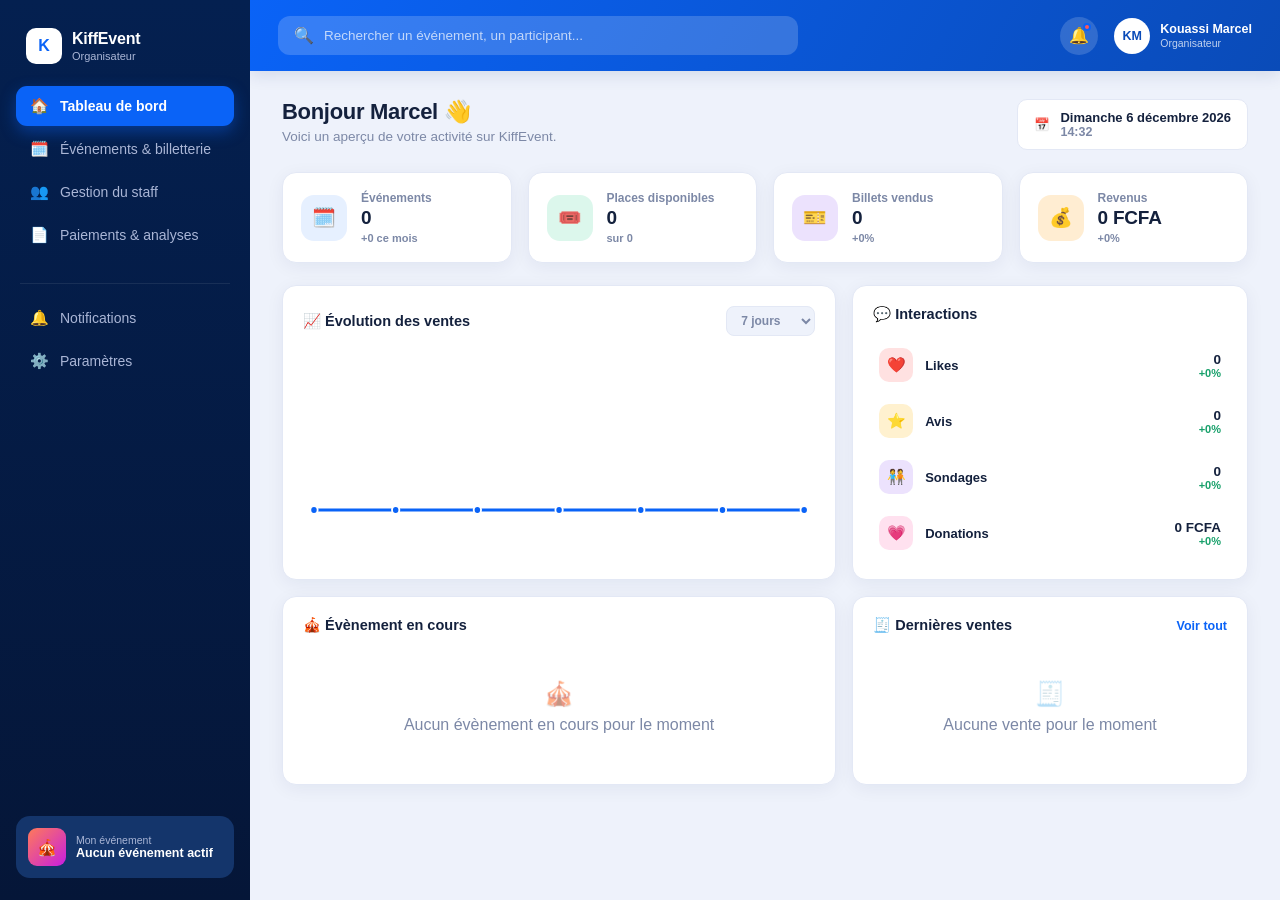
==== organisateur/index.html @ 92b78aac "premiere commit" ====
<!DOCTYPE html>
<html lang="fr">
<head>
<meta charset="UTF-8">
<title>KiffEvent — Espace Organisateur</title>
<meta name="viewport" content="width=device-width, initial-scale=1.0">
<link rel="stylesheet" href="style.css">
</head>
<body>

<div class="sidebar-backdrop" id="backdrop"></div>

<div class="app">

  <!-- ===================== SIDEBAR ===================== -->
  <aside class="sidebar" id="sidebar">
    <div class="sidebar-logo">
      <div class="badge">K</div>
      <div class="lockup">
        <div class="name">KiffEvent</div>
        <div class="role">Organisateur</div>
      </div>
    </div>

    <nav class="sidebar-nav">
      <button class="nav-link active" data-page="dashboard">
        <span class="ic">🏠</span> Tableau de bord
      </button>
      <button class="nav-link" data-page="events">
        <span class="ic">🗓️</span> Événements &amp; billetterie
      </button>
      <button class="nav-link" data-page="staff">
        <span class="ic">👥</span> Gestion du staff
      </button>
      <button class="nav-link" data-page="payments">
        <span class="ic">📄</span> Paiements &amp; analyses
      </button>
    </nav>

    <div class="sidebar-divider"></div>

    <div class="sidebar-foot">
      <button class="nav-link" id="notifSidebarBtn"><span class="ic">🔔</span> Notifications</button>
      <button class="nav-link"><span class="ic">⚙️</span> Paramètres</button>
    </div>

    <div class="sidebar-spacer"></div>

    <div class="promo-widget">
      <div class="thumb">🎪</div>
      <div class="info">
        <div class="label">Mon événement</div>
        <div class="title">Aucun événement actif</div>
      </div>
    </div>
  </aside>

  <!-- ===================== MAIN ===================== -->
  <div class="main">
    <div class="topbar">
      <button class="menu-toggle" id="menuToggle">☰</button>

      <div class="topbar-search">
        🔍 <input type="text" id="topSearch" placeholder="Rechercher un événement, un participant...">
      </div>

      <div class="topbar-right">
        <button class="bell-btn" id="bellBtn">🔔<span class="bell-dot"></span></button>
        <div class="notif-panel" id="notifPanel">
          <h4>Notifications</h4>
          <div class="notif-item" style="text-align:center; color:var(--text-muted);">Aucune notification pour le moment</div>
        </div>

        <div class="user-chip">
          <div class="user-avatar">KM</div>
          <div class="user-meta">
            <div class="name">Kouassi Marcel</div>
            <div class="role">Organisateur</div>
          </div>
        </div>
      </div>
    </div>

    <div class="content">

      <!-- ===================== PAGE 1 — TABLEAU DE BORD ===================== -->
      <section class="page active" data-page="dashboard">
        <div class="page-head">
          <div>
            <h1>Bonjour Marcel 👋</h1>
            <p>Voici un aperçu de votre activité sur KiffEvent.</p>
          </div>
          <div class="date-chip">
            📅 <span><b id="todayDate">Samedi 24 mai 2025</b>14:32</span>
          </div>
        </div>

        <div class="stats-grid">
          <div class="stat-card">
            <div class="stat-icon blue">🗓️</div>
            <div class="stat-body">
              <div class="stat-label">Événements</div>
              <div class="stat-value">0</div>
              <div class="stat-delta neutral">+0 ce mois</div>
            </div>
          </div>
          <div class="stat-card">
            <div class="stat-icon green">🎟️</div>
            <div class="stat-body">
              <div class="stat-label">Places disponibles</div>
              <div class="stat-value">0</div>
              <div class="stat-delta neutral">sur 0</div>
            </div>
          </div>
          <div class="stat-card">
            <div class="stat-icon purple">🎫</div>
            <div class="stat-body">
              <div class="stat-label">Billets vendus</div>
              <div class="stat-value">0</div>
              <div class="stat-delta neutral">+0%</div>
            </div>
          </div>
          <div class="stat-card">
            <div class="stat-icon orange">💰</div>
            <div class="stat-body">
              <div class="stat-label">Revenus</div>
              <div class="stat-value">0 FCFA</div>
              <div class="stat-delta neutral">+0%</div>
            </div>
          </div>
        </div>

        <div class="panels-row">
          <div class="panel">
            <div class="panel-head">
              <h2>📈 Évolution des ventes</h2>
              <select class="panel-select" id="salesRange">
                <option>7 jours</option>
                <option>30 jours</option>
                <option>90 jours</option>
              </select>
            </div>
            <svg class="chart-svg" id="salesChart" viewBox="0 0 560 170" preserveAspectRatio="none"></svg>
          </div>

          <div class="panel">
            <div class="panel-head"><h2>💬 Interactions</h2></div>
            <div class="interactions-list">
              <div class="interaction-row">
                <div class="interaction-ic" style="background:#ffe1e1;">❤️</div>
                <div class="interaction-info"><div class="interaction-label">Likes</div></div>
                <div style="text-align:right;">
                  <div class="interaction-value">0</div>
                  <div class="interaction-delta">+0%</div>
                </div>
              </div>
              <div class="interaction-row">
                <div class="interaction-ic" style="background:#fff1cf;">⭐</div>
                <div class="interaction-info"><div class="interaction-label">Avis</div></div>
                <div style="text-align:right;">
                  <div class="interaction-value">0</div>
                  <div class="interaction-delta">+0%</div>
                </div>
              </div>
              <div class="interaction-row">
                <div class="interaction-ic" style="background:var(--purple-bg);">🧑‍🤝‍🧑</div>
                <div class="interaction-info"><div class="interaction-label">Sondages</div></div>
                <div style="text-align:right;">
                  <div class="interaction-value">0</div>
                  <div class="interaction-delta">+0%</div>
                </div>
              </div>
              <div class="interaction-row">
                <div class="interaction-ic" style="background:#ffe1ef;">💗</div>
                <div class="interaction-info"><div class="interaction-label">Donations</div></div>
                <div style="text-align:right;">
                  <div class="interaction-value">0 FCFA</div>
                  <div class="interaction-delta">+0%</div>
                </div>
              </div>
            </div>
          </div>
        </div>

        <div class="panels-row" style="margin-bottom:0;">
          <div class="panel">
            <div class="panel-head"><h2>🎪 Évènement en cours</h2></div>
            <div class="table-empty" style="text-align:center; padding:30px 10px; color:var(--text-muted);">
              <span class="icon" style="font-size:24px; display:block; margin-bottom:8px; opacity:0.5;">🎪</span>
              Aucun évènement en cours pour le moment
            </div>
          </div>

          <div class="panel">
            <div class="panel-head">
              <h2>🧾 Dernières ventes</h2>
              <span class="link-see-all" data-goto="payments">Voir tout</span>
            </div>
            <div class="table-empty" style="text-align:center; padding:30px 10px; color:var(--text-muted);">
              <span class="icon" style="font-size:24px; display:block; margin-bottom:8px; opacity:0.5;">🧾</span>
              Aucune vente pour le moment
            </div>
          </div>
        </div>
      </section>

      <!-- ===================== PAGE 2 — ÉVÉNEMENTS & BILLETTERIE ===================== -->
      <section class="page" data-page="events">
        <div class="page-head">
          <div>
            <h1>Mes événements</h1>
            <p>Gérez vos événements et leur billetterie.</p>
          </div>
          <button class="btn btn-primary" id="openCreateEvent">+ Créer un événement</button>
        </div>

        <div class="filters-row">
          <div class="filter-tabs" id="eventFilters">
            <button class="filter-tab active" data-status="tous">Tous</button>
            <button class="filter-tab" data-status="publie">Publié</button>
            <button class="filter-tab" data-status="brouillon">Brouillon</button>
            <button class="filter-tab" data-status="archive">Archivé</button>
          </div>
          <div class="search-inline">
            🔍 <input type="text" id="eventSearch" placeholder="Rechercher un événement...">
          </div>
        </div>

        <div class="table-card">
          <div class="table-scroll">
            <table>
              <thead>
                <tr>
                  <th>Visuel</th><th>Nom de l'événement</th><th>Date</th><th>Statut</th><th>Ventes</th><th>Actions</th>
                </tr>
              </thead>
              <tbody id="eventsTableBody">
              </tbody>
            </table>
          </div>
          <div class="table-empty" id="eventsEmpty" style="display:block; text-align:center; padding:40px; color:var(--text-muted);">Aucun événement pour le moment</div>
        </div>

        <div class="panel">
          <div class="panel-head">
            <h2>🎟️ Types de billets</h2>
            <button class="btn">Gérer les billets</button>
          </div>
          <div class="ticket-types" id="ticketTypesGrid">
          </div>
          <div class="table-empty" style="text-align:center; padding:30px 10px; color:var(--text-muted);">
            <span class="icon" style="font-size:24px; display:block; margin-bottom:8px; opacity:0.5;">🎟️</span>
            Aucun type de billet configuré
          </div>
        </div>
      </section>

      <!-- ===================== PAGE 3 — GESTION DU STAFF ===================== -->
      <section class="page" data-page="staff">
        <div class="page-head">
          <div>
            <h1>Mon staff</h1>
            <p>Gérez les membres de votre équipe.</p>
          </div>
          <button class="btn btn-primary" id="openAddStaff">+ Ajouter un membre</button>
        </div>

        <div class="stats-grid">
          <div class="stat-card">
            <div class="stat-icon blue">👥</div>
            <div class="stat-body">
              <div class="stat-label">Total membres</div>
              <div class="stat-value">0</div>
              <div class="stat-delta neutral">+0 ce mois</div>
            </div>
          </div>
          <div class="stat-card">
            <div class="stat-icon green">✅</div>
            <div class="stat-body"><div class="stat-label">Actifs</div><div class="stat-value">0</div></div>
          </div>
          <div class="stat-card">
            <div class="stat-icon orange">📍</div>
            <div class="stat-body"><div class="stat-label">En pause</div><div class="stat-value">0</div></div>
          </div>
          <div class="stat-card">
            <div class="stat-icon purple">🚫</div>
            <div class="stat-body"><div class="stat-label">Désactivés</div><div class="stat-value">0</div></div>
          </div>
        </div>

        <div class="table-card">
          <div class="table-scroll">
            <table>
              <thead>
                <tr><th>Membre</th><th>Rôle</th><th>Événements</th><th>Statut</th><th>Actions</th></tr>
              </thead>
              <tbody>
              </tbody>
            </table>
          </div>
          <div class="table-empty" style="text-align:center; padding:40px; color:var(--text-muted);">
            <span class="icon" style="font-size:24px; display:block; margin-bottom:8px; opacity:0.5;">👥</span>
            Aucun membre dans l'équipe pour le moment
          </div>
          <div class="pagination" data-pagination="staff">
            <button class="page-btn">‹</button>
            <button class="page-btn active">1</button>
            <button class="page-btn">2</button>
            <button class="page-btn">3</button>
            <button class="page-btn">›</button>
          </div>
        </div>
      </section>

      <!-- ===================== PAGE 4 — PAIEMENTS & ANALYSES ===================== -->
      <section class="page" data-page="payments">
        <div class="page-head">
          <div>
            <h1>Paiements &amp; analyses</h1>
            <p>Suivez vos revenus, vos paiements et analysez vos performances.</p>
          </div>
          <div style="display:flex; gap:10px; flex-wrap:wrap;">
            <div class="date-chip">📅 25 avr 2025 – 24 mai 2025</div>
            <button class="btn" id="exportBtn">⭳ Exporter</button>
          </div>
        </div>

        <div class="stats-grid">
          <div class="stat-card">
            <div class="stat-icon blue">💼</div>
            <div class="stat-body">
              <div class="stat-label">Revenus totaux</div>
              <div class="stat-value">0 FCFA</div>
              <div class="stat-delta neutral">+0%</div>
            </div>
          </div>
          <div class="stat-card">
            <div class="stat-icon green">🤝</div>
            <div class="stat-body">
              <div class="stat-label">Commission KiffEvent</div>
              <div class="stat-value">0 FCFA</div>
              <div class="stat-delta neutral">(0%)</div>
            </div>
          </div>
          <div class="stat-card">
            <div class="stat-icon purple">🎫</div>
            <div class="stat-body">
              <div class="stat-label">Billets vendus</div>
              <div class="stat-value">0</div>
              <div class="stat-delta neutral">+0%</div>
            </div>
          </div>
          <div class="stat-card">
            <div class="stat-icon orange">↩️</div>
            <div class="stat-body">
              <div class="stat-label">Remboursements</div>
              <div class="stat-value">0 FCFA</div>
              <div class="stat-delta neutral">+0%</div>
            </div>
          </div>
        </div>

        <div class="subtabs" id="paymentsTabs">
          <button class="subtab active" data-tab="historique">Historique des paiements</button>
          <button class="subtab" data-tab="analyses">Analyses</button>
        </div>

        <div id="paymentsHistorique">
          <div class="table-card">
            <div class="table-scroll">
              <table>
                <thead>
                  <tr><th>Date</th><th>Client</th><th>Événement</th><th>Billets</th><th>Montant</th><th>Moyen de paiement</th><th>Statut</th></tr>
                </thead>
                <tbody>
                </tbody>
              </table>
            </div>
            <div class="table-empty" style="text-align:center; padding:40px; color:var(--text-muted);">
              <span class="icon" style="font-size:24px; display:block; margin-bottom:8px; opacity:0.5;">💳</span>
              Aucune transaction pour le moment
            </div>
            <div class="pagination">
              <button class="page-btn">‹</button>
              <button class="page-btn active">1</button>
              <button class="page-btn">2</button>
              <button class="page-btn">3</button>
              <button class="page-btn">›</button>
            </div>
          </div>
        </div>

        <div id="paymentsAnalyses" style="display:none;">
          <div class="panel">
            <div class="panel-head"><h2>📊 Ventes par jour</h2></div>
            <svg class="chart-svg" id="analysesChart" viewBox="0 0 560 170" preserveAspectRatio="none"></svg>
          </div>
        </div>
      </section>

    </div>
  </div>
</div>

<!-- ===================== MOBILE TAB BAR ===================== -->
<nav class="mobile-tabbar">
  <div class="row">
    <button class="mobile-tab active" data-page="dashboard"><span class="ic">🏠</span>Accueil</button>
    <button class="mobile-tab" data-page="events"><span class="ic">🗓️</span>Événements</button>
    <button class="mobile-tab" data-page="staff"><span class="ic">👥</span>Staff</button>
    <button class="mobile-tab" data-page="payments"><span class="ic">📄</span>Paiements</button>
    <button class="mobile-tab" id="mobilePlus"><span class="ic">⋯</span>Plus</button>
  </div>
</nav>

<!-- ===================== MODALS ===================== -->
<div class="modal-overlay" id="createEventModal">
  <div class="modal">
    <h3>Créer un événement</h3>
    <div class="sub">Renseignez les informations principales de votre événement.</div>
    <form id="createEventForm">
      <div class="form-field">
        <label>Nom de l'événement</label>
        <input type="text" placeholder="Ex : Nuit Afro-Jazz" required>
      </div>
      <div class="form-field">
        <label>Lieu</label>
        <input type="text" placeholder="Ex : Palais de la Culture, Abidjan" required>
      </div>
      <div class="form-field">
        <label>Date</label>
        <input type="date" required>
      </div>
      <div class="modal-actions">
        <button type="button" class="btn" data-close-modal>Annuler</button>
        <button type="submit" class="btn btn-primary">Créer l'événement</button>
      </div>
    </form>
  </div>
</div>

<div class="modal-overlay" id="addStaffModal">
  <div class="modal">
    <h3>Ajouter un membre</h3>
    <div class="sub">Invitez un nouveau membre à rejoindre votre équipe.</div>
    <form id="addStaffForm">
      <div class="form-field">
        <label>Nom complet</label>
        <input type="text" placeholder="Ex : Aya N'Guessan" required>
      </div>
      <div class="form-field">
        <label>Rôle</label>
        <select required>
          <option value="">Choisir un rôle...</option>
          <option>Responsable accueil</option>
          <option>Contrôle des billets</option>
          <option>Communication</option>
          <option>Logistique</option>
          <option>Technique</option>
        </select>
      </div>
      <div class="form-field">
        <label>Téléphone</label>
        <input type="tel" placeholder="07 00 00 00 00" required>
      </div>
      <div class="modal-actions">
        <button type="button" class="btn" data-close-modal>Annuler</button>
        <button type="submit" class="btn btn-primary">Ajouter</button>
      </div>
    </form>
  </div>
</div>

<div class="toast" id="toast"></div>

<script src="script.js"></script>
</body>
</html>
---- organisateur/style.css ----
/* ============================================================
   KIFFEVENT — ESPACE ORGANISATEUR
   Design system + layout (vanilla CSS, no framework)
   ============================================================ */

:root{
  /* Brand palette (sampled from the UI/UX mockup) */
  --navy-900: #041c3f;
  --navy-dark: #042050;
  --navy-darker: #051638;
  --navy-card: #14356b;
  --blue: #0a63f7;
  --blue-dark: #0a4bb8;
  --blue-light: #e6f0ff;
  --bg: #eef2fb;
  --card-bg: #ffffff;
  --border: #e3e8f5;
  --text-main: #14213d;
  --text-muted: #7c88a6;
  --text-on-navy: #aab6d6;

  --green-bg: #dcf7ec;
  --green-text: #17a06a;
  --orange-bg: #ffedd2;
  --orange-text: #c8790f;
  --purple-bg: #ece2fd;
  --purple-text: #7c3fe0;
  --gray-bg: #eceef4;
  --gray-text: #6b7690;
  --red-bg: #fde3e3;
  --red-text: #d6413f;

  --radius-lg: 18px;
  --radius-md: 14px;
  --radius-sm: 10px;
  --shadow-card: 0 4px 18px rgba(15, 35, 80, 0.06);
  --shadow-pop: 0 12px 32px rgba(15, 35, 80, 0.16);
}

*{ box-sizing: border-box; margin:0; padding:0; }

html,body{
  height:100%;
  font-family:"Inter", -apple-system, BlinkMacSystemFont, "Segoe UI", Roboto, Helvetica, Arial, sans-serif;
  background: var(--bg);
  color: var(--text-main);
  -webkit-font-smoothing: antialiased;
}

button, input{ font-family: inherit; }
a{ color:inherit; text-decoration:none; }
img{ display:block; max-width:100%; }

.app{
  display:flex;
  min-height:100vh;
}

/* ===================== SIDEBAR ===================== */
.sidebar{
  width:250px;
  flex-shrink:0;
  background: linear-gradient(180deg, var(--navy-dark) 0%, var(--navy-darker) 100%);
  color:#fff;
  display:flex;
  flex-direction:column;
  padding:22px 16px;
  position:fixed;
  top:0; left:0; bottom:0;
  overflow-y:auto;
  z-index:40;
  transition: transform .25s ease;
}

.sidebar-logo{
  display:flex;
  align-items:center;
  gap:10px;
  padding:6px 10px 22px;
}
.sidebar-logo .badge{
  width:36px; height:36px;
  border-radius:10px;
  background:#fff;
  color: var(--blue);
  display:flex; align-items:center; justify-content:center;
  font-weight:800;
  font-size:16px;
  flex-shrink:0;
}
.sidebar-logo .lockup .name{ font-size:16px; font-weight:800; letter-spacing:-0.2px; line-height:1.1; }
.sidebar-logo .lockup .role{ font-size:11px; color: var(--text-on-navy); margin-top:2px; }

.sidebar-nav{ display:flex; flex-direction:column; gap:3px; margin-bottom:18px; }
.nav-link{
  display:flex;
  align-items:center;
  gap:12px;
  padding:11px 14px;
  border-radius:11px;
  font-size:14px;
  font-weight:500;
  color: var(--text-on-navy);
  cursor:pointer;
  border:none;
  background:none;
  width:100%;
  text-align:left;
  transition: background .15s ease, color .15s ease;
}
.nav-link .ic{ width:18px; text-align:center; font-size:15px; flex-shrink:0; }
.nav-link:hover{ background: rgba(255,255,255,0.07); color:#fff; }
.nav-link.active{
  background: var(--blue);
  color:#fff;
  font-weight:700;
  box-shadow: 0 6px 16px rgba(10,99,247,0.4);
}

.sidebar-divider{ height:1px; background: rgba(255,255,255,0.08); margin:10px 4px 14px; }

.sidebar-foot{ display:flex; flex-direction:column; gap:3px; margin-bottom:16px; }

.sidebar-spacer{ flex:1; }

.promo-widget{
  background: var(--navy-card);
  border-radius: var(--radius-md);
  padding:12px;
  display:flex;
  align-items:center;
  gap:10px;
  margin-top:auto;
}
.promo-widget .thumb{
  width:38px; height:38px;
  border-radius:9px;
  background: linear-gradient(135deg,#ff7a59,#c81ee0);
  flex-shrink:0;
  display:flex; align-items:center; justify-content:center;
  font-size:16px;
}
.promo-widget .info{ min-width:0; flex:1; }
.promo-widget .label{ font-size:10.5px; color: var(--text-on-navy); }
.promo-widget .title{ font-size:12.5px; font-weight:700; color:#fff; white-space:nowrap; overflow:hidden; text-overflow:ellipsis; }
.promo-widget .link{ font-size:11px; color:#8fb4ff; font-weight:600; margin-top:2px; display:inline-block; cursor:pointer; }

/* ===================== MAIN / TOPBAR ===================== */
.main{
  flex:1;
  margin-left:250px;
  display:flex;
  flex-direction:column;
  min-width:0;
}

.topbar{
  display:flex;
  align-items:center;
  gap:16px;
  padding:16px 28px;
  background: linear-gradient(120deg, var(--blue) 0%, var(--blue-dark) 100%);
  position:sticky;
  top:0;
  z-index:30;
  box-shadow: 0 4px 16px rgba(10,40,110,0.12);
}

.menu-toggle{
  display:none;
  width:38px; height:38px;
  border-radius:10px;
  background: rgba(255,255,255,0.15);
  border:none;
  color:#fff;
  font-size:16px;
  cursor:pointer;
  flex-shrink:0;
  align-items:center;
  justify-content:center;
}

.topbar-search{
  flex:1;
  display:flex;
  align-items:center;
  gap:10px;
  background: rgba(255,255,255,0.18);
  border-radius:12px;
  padding:10px 16px;
  color: rgba(255,255,255,0.85);
  max-width:520px;
}
.topbar-search input{
  border:none; outline:none; background:transparent; flex:1;
  color:#fff; font-size:13.5px;
}
.topbar-search input::placeholder{ color: rgba(255,255,255,0.7); }

.topbar-right{ display:flex; align-items:center; gap:16px; margin-left:auto; position:relative; }

.bell-btn{
  position:relative;
  width:38px; height:38px;
  border-radius:50%;
  background: rgba(255,255,255,0.16);
  border:none;
  color:#fff;
  font-size:16px;
  cursor:pointer;
  flex-shrink:0;
}
.bell-dot{
  position:absolute; top:6px; right:7px;
  width:8px; height:8px; border-radius:50%;
  background:#ff5757;
  border:2px solid var(--blue);
}
.notif-panel{
  position:absolute;
  top:48px; right:56px;
  width:300px;
  background:#fff;
  border-radius:var(--radius-md);
  box-shadow: var(--shadow-pop);
  padding:8px;
  display:none;
  z-index:50;
}
.notif-panel.open{ display:block; }
.notif-panel h4{ font-size:13px; padding:10px 12px 6px; color: var(--text-main); }
.notif-item{ padding:10px 12px; border-radius:10px; font-size:12.5px; color: var(--text-muted); }
.notif-item:hover{ background: var(--blue-light); }
.notif-item b{ color: var(--text-main); }

.user-chip{ display:flex; align-items:center; gap:10px; cursor:pointer; }
.user-avatar{
  width:36px; height:36px;
  border-radius:50%;
  background:#fff;
  color: var(--blue-dark);
  display:flex; align-items:center; justify-content:center;
  font-weight:800; font-size:12.5px;
  flex-shrink:0;
}
.user-meta{ display:none; line-height:1.2; }
.user-meta .name{ font-size:12.5px; font-weight:700; color:#fff; }
.user-meta .role{ font-size:10.5px; color: rgba(255,255,255,0.75); }

@media (min-width: 680px){ .user-meta{ display:block; } }

/* ===================== CONTENT ===================== */
.content{ padding:28px 32px 60px; max-width:1300px; width:100%; }

.page{ display:none; }
.page.active{ display:block; animation: fadeIn .25s ease; }
@keyframes fadeIn{ from{ opacity:0; transform: translateY(6px);} to{opacity:1; transform:none;} }

.page-head{
  display:flex;
  align-items:flex-start;
  justify-content:space-between;
  gap:16px;
  margin-bottom:22px;
  flex-wrap:wrap;
}
.page-head h1{ font-size:22px; font-weight:800; letter-spacing:-0.3px; }
.page-head p{ font-size:13.5px; color: var(--text-muted); margin-top:4px; }

.btn{
  display:inline-flex;
  align-items:center;
  gap:8px;
  padding:11px 18px;
  border-radius:11px;
  font-size:13.5px;
  font-weight:700;
  border:1px solid var(--border);
  background:#fff;
  color: var(--text-main);
  cursor:pointer;
  transition: transform .1s ease, box-shadow .15s ease, background .15s ease;
  white-space:nowrap;
}
.btn:hover{ background:#f6f8fd; }
.btn-primary{
  background: linear-gradient(120deg, var(--blue), var(--blue-dark));
  color:#fff;
  border:none;
  box-shadow: 0 6px 18px rgba(10,99,247,0.3);
}
.btn-primary:hover{ box-shadow: 0 8px 22px rgba(10,99,247,0.4); transform: translateY(-1px); }
.btn-outline{ background:#fff; border:1px solid var(--blue); color: var(--blue); }

.date-chip{
  display:flex; align-items:center; gap:10px;
  background:#fff; border:1px solid var(--border); border-radius:var(--radius-sm);
  padding:10px 16px; font-size:12.5px; color: var(--text-muted); font-weight:600;
}
.date-chip b{ display:block; color: var(--text-main); font-size:13px; }

/* ---- Stat cards ---- */
.stats-grid{
  display:grid;
  grid-template-columns: repeat(4, 1fr);
  gap:16px;
  margin-bottom:22px;
}
.stat-card{
  background: var(--card-bg);
  border:1px solid var(--border);
  border-radius: var(--radius-md);
  padding:18px;
  display:flex;
  align-items:center;
  gap:14px;
  box-shadow: var(--shadow-card);
  transition: transform .15s ease, box-shadow .15s ease;
}
.stat-card:hover{ transform: translateY(-2px); box-shadow: 0 10px 26px rgba(15,35,80,0.1); }
.stat-icon{
  width:46px; height:46px;
  border-radius:13px;
  display:flex; align-items:center; justify-content:center;
  font-size:19px;
  flex-shrink:0;
}
.stat-icon.blue{ background: var(--blue-light); }
.stat-icon.green{ background: var(--green-bg); }
.stat-icon.purple{ background: var(--purple-bg); }
.stat-icon.orange{ background: var(--orange-bg); }
.stat-body{ min-width:0; }
.stat-label{ font-size:12px; color: var(--text-muted); font-weight:600; }
.stat-value{ font-size:19px; font-weight:800; letter-spacing:-0.2px; margin-top:2px; }
.stat-delta{ font-size:11px; font-weight:700; margin-top:3px; }
.stat-delta.up{ color: var(--green-text); }
.stat-delta.down{ color: var(--red-text); }
.stat-delta.neutral{ color: var(--text-muted); }

/* ---- Panels / cards ---- */
.panels-row{ display:grid; grid-template-columns: 1.4fr 1fr; gap:16px; margin-bottom:16px; }
.panel{
  background: var(--card-bg);
  border:1px solid var(--border);
  border-radius: var(--radius-md);
  padding:20px;
  box-shadow: var(--shadow-card);
}
.panel-head{ display:flex; align-items:center; justify-content:space-between; margin-bottom:16px; }
.panel-head h2{ font-size:14.5px; font-weight:800; display:flex; align-items:center; gap:8px; }
.panel-select{
  font-size:12px; font-weight:600; color: var(--text-muted);
  background: var(--bg); border:1px solid var(--border);
  padding:6px 10px; border-radius:8px; cursor:pointer;
}

.chart-svg{ width:100%; height:170px; display:block; }

.interactions-list{ display:flex; flex-direction:column; gap:4px; }
.interaction-row{
  display:flex; align-items:center; gap:12px;
  padding:9px 6px;
  border-radius:10px;
}
.interaction-row:hover{ background:#f8f9fd; }
.interaction-ic{
  width:34px; height:34px; border-radius:10px;
  display:flex; align-items:center; justify-content:center; font-size:15px; flex-shrink:0;
}
.interaction-info{ flex:1; min-width:0; }
.interaction-label{ font-size:13px; font-weight:600; }
.interaction-value{ font-size:13.5px; font-weight:800; }
.interaction-delta{ font-size:11px; font-weight:700; color: var(--green-text); }

.event-current-card{ display:flex; gap:14px; align-items:center; }
.event-thumb{
  width:64px; height:64px; border-radius:12px; flex-shrink:0;
  background: linear-gradient(135deg,#2b2f52,#7c3fe0);
  display:flex; align-items:center; justify-content:center; font-size:22px; color:#fff;
}
.event-info{ flex:1; min-width:0; }
.event-info .name-row{ display:flex; align-items:center; gap:8px; flex-wrap:wrap; }
.event-info .name{ font-weight:800; font-size:14.5px; }
.event-info .meta{ font-size:12px; color: var(--text-muted); margin-top:3px; }

.list-row{
  display:flex; align-items:center; gap:12px;
  padding:10px 4px;
  border-top:1px solid var(--border);
  font-size:13px;
}
.list-row:first-child{ border-top:none; }
.mini-avatar{
  width:32px; height:32px; border-radius:50%;
  background: var(--blue-light); color: var(--blue-dark);
  display:flex; align-items:center; justify-content:center;
  font-weight:800; font-size:11.5px; flex-shrink:0;
}
.list-row .who{ flex:1; min-width:0; }
.list-row .who .name{ font-weight:700; }
.list-row .who .time{ font-size:11px; color: var(--text-muted); }
.list-row .qty{ font-weight:700; color: var(--blue-dark); font-size:12.5px; }

.link-see-all{ font-size:12.5px; font-weight:700; color: var(--blue); cursor:pointer; }

/* ---- Badges / pills ---- */
.pill{
  display:inline-flex; align-items:center; gap:5px;
  padding:5px 12px; border-radius:20px; font-size:11.5px; font-weight:700;
}
.pill-green{ background: var(--green-bg); color: var(--green-text); }
.pill-orange{ background: var(--orange-bg); color: var(--orange-text); }
.pill-gray{ background: var(--gray-bg); color: var(--gray-text); }
.pill-purple{ background: var(--purple-bg); color: var(--purple-text); }
.pill-red{ background: var(--red-bg); color: var(--red-text); }

/* ---- Filters / toolbar ---- */
.filters-row{ display:flex; align-items:center; gap:10px; margin-bottom:18px; flex-wrap:wrap; }
.filter-tabs{ display:flex; gap:6px; background:#fff; border:1px solid var(--border); border-radius:12px; padding:4px; }
.filter-tab{
  border:none; background:none; padding:8px 16px; border-radius:9px;
  font-size:12.5px; font-weight:700; color: var(--text-muted); cursor:pointer;
  transition: background .15s ease, color .15s ease;
}
.filter-tab.active{ background: var(--blue); color:#fff; }
.filter-tab:not(.active):hover{ background:#f4f6fb; }

.search-inline{
  flex:1; min-width:200px;
  display:flex; align-items:center; gap:8px;
  background:#fff; border:1px solid var(--border); border-radius:11px;
  padding:10px 14px; color: var(--text-muted); font-size:13px;
}
.search-inline input{ border:none; outline:none; background:transparent; flex:1; font-size:13px; color: var(--text-main); }

/* ---- Table ---- */
.table-card{
  background: var(--card-bg); border:1px solid var(--border); border-radius: var(--radius-md);
  box-shadow: var(--shadow-card); overflow:hidden; margin-bottom:18px;
}
.table-scroll{ overflow-x:auto; }
table{ width:100%; border-collapse:collapse; min-width:640px; }
thead th{
  text-align:left; font-size:11px; font-weight:800; letter-spacing:0.05em;
  color: var(--text-muted); text-transform:uppercase;
  padding:14px 18px; border-bottom:1px solid var(--border); background:#f9fafd;
  white-space:nowrap;
}
tbody td{ padding:13px 18px; font-size:13px; border-top:1px solid var(--border); vertical-align:middle; }
tbody tr:hover{ background:#f9fafd; }

.ev-cell{ display:flex; align-items:center; gap:12px; }
.ev-thumb{ width:44px; height:44px; border-radius:10px; flex-shrink:0; background: linear-gradient(135deg,#2b2f52,#7c3fe0); }
.ev-name{ font-weight:700; }
.ev-loc{ font-size:11.5px; color: var(--text-muted); }

.person-cell{ display:flex; align-items:center; gap:10px; }
.person-cell .pn{ font-weight:700; }
.person-cell .pr{ font-size:11.5px; color: var(--text-muted); }

.row-actions{ display:flex; gap:6px; }
.icon-btn{
  width:30px; height:30px; border-radius:8px; border:1px solid var(--border);
  background:#fff; display:flex; align-items:center; justify-content:center;
  font-size:13px; cursor:pointer; color: var(--text-muted);
}
.icon-btn:hover{ background: var(--blue-light); color: var(--blue-dark); border-color: var(--blue-light); }

.pagination{ display:flex; align-items:center; justify-content:center; gap:6px; padding:16px; }
.page-btn{
  width:32px; height:32px; border-radius:9px; border:1px solid var(--border);
  background:#fff; font-size:12.5px; font-weight:700; color: var(--text-muted); cursor:pointer;
}
.page-btn.active{ background: var(--blue); color:#fff; border-color: var(--blue); }
.page-btn:hover:not(.active){ background:#f4f6fb; }

/* ---- Ticket types / staff summary cards ---- */
.ticket-types{ display:grid; grid-template-columns: repeat(auto-fit, minmax(180px,1fr)); gap:14px; }
.ticket-card{
  background: var(--card-bg); border:1px solid var(--border); border-radius: var(--radius-md);
  padding:16px; display:flex; align-items:center; gap:12px;
}
.ticket-ic{ width:38px; height:38px; border-radius:10px; display:flex; align-items:center; justify-content:center; font-size:16px; flex-shrink:0; }
.ticket-name{ font-size:12.5px; font-weight:700; color: var(--text-muted); }
.ticket-price{ font-size:14.5px; font-weight:800; }
.ticket-sold{ font-size:11px; color: var(--text-muted); margin-top:2px; }

/* ---- Tabs (payments) ---- */
.subtabs{ display:flex; gap:4px; background:#fff; border:1px solid var(--border); border-radius:11px; padding:4px; width:fit-content; margin-bottom:16px; }
.subtab{ border:none; background:none; padding:9px 18px; border-radius:8px; font-size:13px; font-weight:700; color: var(--text-muted); cursor:pointer; }
.subtab.active{ background: var(--blue-light); color: var(--blue-dark); }

/* ---- Modal ---- */
.modal-overlay{
  position:fixed; inset:0; background: rgba(10,20,45,0.45);
  display:none; align-items:center; justify-content:center; z-index:100; padding:20px;
}
.modal-overlay.open{ display:flex; }
.modal{
  background:#fff; border-radius: var(--radius-lg); width:100%; max-width:440px;
  padding:26px; box-shadow: var(--shadow-pop); animation: popIn .18s ease;
}
@keyframes popIn{ from{ transform: scale(.96); opacity:0;} to{ transform:none; opacity:1;} }
.modal h3{ font-size:17px; font-weight:800; margin-bottom:4px; }
.modal .sub{ font-size:12.5px; color: var(--text-muted); margin-bottom:18px; }
.form-field{ margin-bottom:14px; }
.form-field label{ display:block; font-size:12.5px; font-weight:700; margin-bottom:6px; }
.form-field input, .form-field select{
  width:100%; padding:10px 13px; border:1px solid var(--border); border-radius:10px;
  font-size:13.5px; outline:none; background:#fbfbfe;
}
.form-field input:focus, .form-field select:focus{ border-color: var(--blue); box-shadow: 0 0 0 3px var(--blue-light); }
.modal-actions{ display:flex; gap:10px; margin-top:20px; }
.modal-actions .btn{ flex:1; justify-content:center; }

/* ---- Toast ---- */
.toast{
  position:fixed; bottom:24px; left:50%; transform: translateX(-50%) translateY(20px);
  background: var(--text-main); color:#fff; padding:13px 22px; border-radius:12px;
  font-size:13px; font-weight:600; box-shadow: var(--shadow-pop);
  opacity:0; pointer-events:none; transition: opacity .2s ease, transform .2s ease;
  z-index:200; display:flex; align-items:center; gap:8px;
}
.toast.show{ opacity:1; transform: translateX(-50%) translateY(0); }

/* ---- Bottom mobile nav ---- */
.mobile-tabbar{
  display:none;
  position:fixed; bottom:0; left:0; right:0;
  background:#fff; border-top:1px solid var(--border);
  padding:8px 6px calc(8px + env(safe-area-inset-bottom));
  z-index:35;
}
.mobile-tabbar .row{ display:flex; }
.mobile-tab{
  flex:1; display:flex; flex-direction:column; align-items:center; gap:3px;
  border:none; background:none; font-size:10px; font-weight:700; color: var(--text-muted); padding:4px;
}
.mobile-tab .ic{ font-size:17px; }
.mobile-tab.active{ color: var(--blue); }

.sidebar-backdrop{
  display:none; position:fixed; inset:0; background: rgba(5,15,35,0.5); z-index:39;
}
.sidebar-backdrop.open{ display:block; }

/* ===================== RESPONSIVE ===================== */
@media (max-width: 1100px){
  .stats-grid{ grid-template-columns: repeat(2, 1fr); }
  .panels-row{ grid-template-columns: 1fr; }
}

@media (max-width: 900px){
  .sidebar{ transform: translateX(-100%); width:270px; }
  .sidebar.open{ transform: translateX(0); }
  .main{ margin-left:0; }
  .menu-toggle{ display:flex; }
  .content{ padding:20px 18px 90px; }
  .mobile-tabbar{ display:block; }
  .topbar{ padding:14px 16px; }
}

@media (max-width: 640px){
  .stats-grid{ grid-template-columns: 1fr 1fr; gap:12px; }
  .stat-card{ padding:14px; }
  .stat-value{ font-size:16px; }
  .page-head h1{ font-size:19px; }
  .topbar-search{ display:none; }
  table{ min-width:560px; }
}

@media (max-width: 420px){
  .stats-grid{ grid-template-columns: 1fr; }
  .content{ padding:16px 12px 90px; }
}
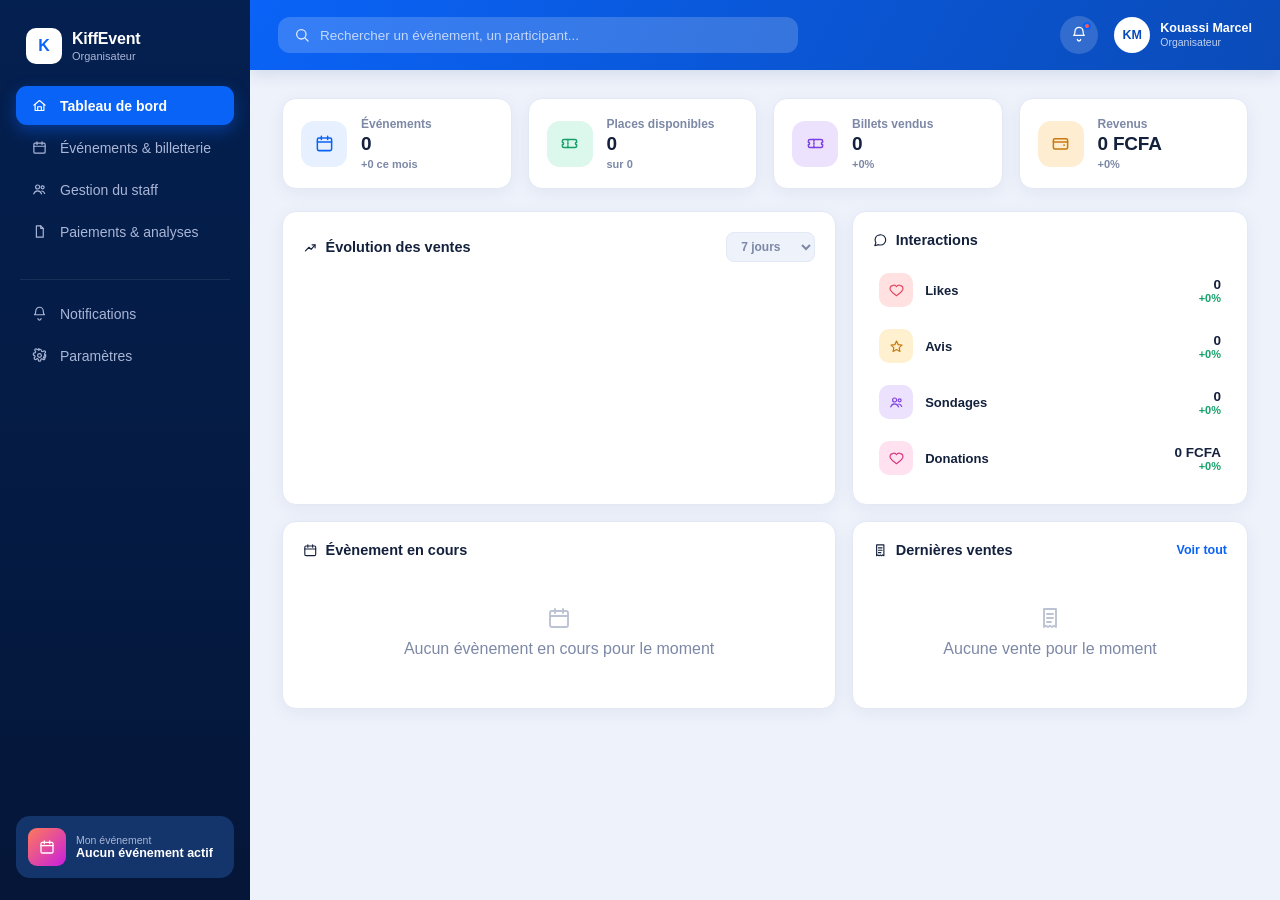
==== commit fbfe830c: "modification style" ====
--- a/organisateur/index.html
+++ b/organisateur/index.html
@@ -1,386 +1,489 @@
 <!DOCTYPE html>
 <html lang="fr">
+
 <head>
-<meta charset="UTF-8">
-<title>KiffEvent — Espace Organisateur</title>
-<meta name="viewport" content="width=device-width, initial-scale=1.0">
-<link rel="stylesheet" href="style.css">
+  <meta charset="UTF-8">
+  <title>KiffEvent — Espace Organisateur</title>
+  <meta name="viewport" content="width=device-width, initial-scale=1.0">
+  <link rel="stylesheet" href="css/style.css">
 </head>
+
 <body>
 
-<div class="sidebar-backdrop" id="backdrop"></div>
-
-<div class="app">
-
-  <!-- ===================== SIDEBAR ===================== -->
-  <aside class="sidebar" id="sidebar">
-    <div class="sidebar-logo">
-      <div class="badge">K</div>
-      <div class="lockup">
-        <div class="name">KiffEvent</div>
-        <div class="role">Organisateur</div>
+  <div class="sidebar-backdrop" id="backdrop"></div>
+
+  <div class="app">
+
+    <!-- ===================== SIDEBAR ===================== -->
+    <aside class="sidebar" id="sidebar">
+      <div class="sidebar-logo">
+        <div class="badge">K</div>
+        <div class="lockup">
+          <div class="name">KiffEvent</div>
+          <div class="role">Organisateur</div>
+        </div>
       </div>
-    </div>
-
-    <nav class="sidebar-nav">
-      <button class="nav-link active" data-page="dashboard">
-        <span class="ic">🏠</span> Tableau de bord
-      </button>
-      <button class="nav-link" data-page="events">
-        <span class="ic">🗓️</span> Événements &amp; billetterie
-      </button>
-      <button class="nav-link" data-page="staff">
-        <span class="ic">👥</span> Gestion du staff
-      </button>
-      <button class="nav-link" data-page="payments">
-        <span class="ic">📄</span> Paiements &amp; analyses
-      </button>
-    </nav>
-
-    <div class="sidebar-divider"></div>
-
-    <div class="sidebar-foot">
-      <button class="nav-link" id="notifSidebarBtn"><span class="ic">🔔</span> Notifications</button>
-      <button class="nav-link"><span class="ic">⚙️</span> Paramètres</button>
-    </div>
-
-    <div class="sidebar-spacer"></div>
-
-    <div class="promo-widget">
-      <div class="thumb">🎪</div>
-      <div class="info">
-        <div class="label">Mon événement</div>
-        <div class="title">Aucun événement actif</div>
+
+      <nav class="sidebar-nav">
+        <button class="nav-link active" data-page="dashboard">
+          <span class="ic"><svg class="ic-svg" viewBox="0 0 24 24" fill="none" stroke="currentColor" stroke-width="1.9"
+              stroke-linecap="round" stroke-linejoin="round" aria-hidden="true">
+              <path d="M3 11.5 12 4l9 7.5" />
+              <path d="M5 10v10h14V10" />
+              <path d="M9 20v-6h6v6" />
+            </svg></span> Tableau de bord
+        </button>
+        <button class="nav-link" data-page="events">
+          <span class="ic"><svg class="ic-svg" viewBox="0 0 24 24" fill="none" stroke="currentColor" stroke-width="1.9"
+              stroke-linecap="round" stroke-linejoin="round" aria-hidden="true">
+              <rect x="3" y="5" width="18" height="16" rx="2" />
+              <path d="M3 10h18M8 3v4M16 3v4" />
+            </svg></span> Événements &amp; billetterie
+        </button>
+        <button class="nav-link" data-page="staff">
+          <span class="ic"><svg class="ic-svg" viewBox="0 0 24 24" fill="none" stroke="currentColor" stroke-width="1.9"
+              stroke-linecap="round" stroke-linejoin="round" aria-hidden="true">
+              <circle cx="9" cy="8" r="3.2" />
+              <path d="M2.8 19c1.2-3.2 3.6-4.8 6.2-4.8s5 1.6 6.2 4.8" />
+              <circle cx="17" cy="8.5" r="2.4" />
+              <path d="M15.5 14.4c2.2.2 3.8 1.6 4.7 4" />
+            </svg></span> Gestion du staff
+        </button>
+        <button class="nav-link" data-page="payments">
+          <span class="ic"><svg class="ic-svg" viewBox="0 0 24 24" fill="none" stroke="currentColor" stroke-width="1.9"
+              stroke-linecap="round" stroke-linejoin="round" aria-hidden="true">
+              <path d="M7 3h7l4 4v14H7z" />
+              <path d="M14 3v4h4" />
+            </svg></span> Paiements &amp; analyses
+        </button>
+      </nav>
+
+      <div class="sidebar-divider"></div>
+
+      <div class="sidebar-foot">
+        <button class="nav-link" id="notifSidebarBtn"><span class="ic"><svg class="ic-svg" viewBox="0 0 24 24"
+              fill="none" stroke="currentColor" stroke-width="1.9" stroke-linecap="round" stroke-linejoin="round"
+              aria-hidden="true">
+              <path d="M6 8a6 6 0 0 1 12 0c0 5 2 6 2 6H4s2-1 2-6Z" />
+              <path d="M9.5 20a2.5 2.5 0 0 0 5 0" />
+            </svg></span> Notifications</button>
+        <button class="nav-link"><span class="ic"><svg class="ic-svg" viewBox="0 0 24 24" fill="none"
+              stroke="currentColor" stroke-width="1.9" stroke-linecap="round" stroke-linejoin="round"
+              aria-hidden="true">
+              <circle cx="12" cy="12" r="3" />
+              <path
+                d="M19.4 13a1.7 1.7 0 0 0 .3 1.9l.1.1a2 2 0 1 1-2.8 2.8v-.1a1.7 1.7 0 0 0-1.9-.3 1.7 1.7 0 0 0-1 1.6V19a2 2 0 1 1-4 0v-.2a1.7 1.7 0 0 0-1-1.5 1.7 1.7 0 0 0-1.9.3l-.1.1a2 2 0 1 1-2.8-2.8l.1-.1a1.7 1.7 0 0 0 .3-1.9 1.7 1.7 0 0 0-1.6-1H4a2 2 0 1 1 0-4h.1a1.7 1.7 0 0 0 1.6-1 1.7 1.7 0 0 0-.3-1.9l-.1-.1a2 2 0 1 1 2.8-2.8l.1.1a1.7 1.7 0 0 0 1.9.3H10a1.7 1.7 0 0 0 1-1.6V4a2 2 0 1 1 4 0v.1a1.7 1.7 0 0 0 1 1.6 1.7 1.7 0 0 0 1.9-.3l.1-.1a2 2 0 1 1 2.8 2.8l-.1.1a1.7 1.7 0 0 0-.3 1.9V10a1.7 1.7 0 0 0 1.6 1H20a2 2 0 1 1 0 4h-.1a1.7 1.7 0 0 0-1.6 1Z" />
+            </svg></span> Paramètres</button>
       </div>
-    </div>
-  </aside>
-
-  <!-- ===================== MAIN ===================== -->
-  <div class="main">
-    <div class="topbar">
-      <button class="menu-toggle" id="menuToggle">☰</button>
-
-      <div class="topbar-search">
-        🔍 <input type="text" id="topSearch" placeholder="Rechercher un événement, un participant...">
+
+      <div class="sidebar-spacer"></div>
+
+      <div class="promo-widget">
+        <div class="thumb"><svg class="ic-svg" viewBox="0 0 24 24" fill="none" stroke="currentColor" stroke-width="1.9"
+            stroke-linecap="round" stroke-linejoin="round" aria-hidden="true">
+            <rect x="3" y="5" width="18" height="16" rx="2" />
+            <path d="M3 10h18M8 3v4M16 3v4" />
+          </svg></div>
+        <div class="info">
+          <div class="label">Mon événement</div>
+          <div class="title">Aucun événement actif</div>
+        </div>
       </div>
-
-      <div class="topbar-right">
-        <button class="bell-btn" id="bellBtn">🔔<span class="bell-dot"></span></button>
-        <div class="notif-panel" id="notifPanel">
-          <h4>Notifications</h4>
-          <div class="notif-item" style="text-align:center; color:var(--text-muted);">Aucune notification pour le moment</div>
-        </div>
-
-        <div class="user-chip">
-          <div class="user-avatar">KM</div>
-          <div class="user-meta">
-            <div class="name">Kouassi Marcel</div>
-            <div class="role">Organisateur</div>
+    </aside>
+
+    <!-- ===================== MAIN ===================== -->
+    <div class="main">
+      <div class="topbar">
+        <button class="menu-toggle" id="menuToggle"><svg class="ic-svg" viewBox="0 0 24 24" fill="none"
+            stroke="currentColor" stroke-width="1.9" stroke-linecap="round" stroke-linejoin="round" aria-hidden="true">
+            <path d="M3 6h18M3 12h18M3 18h18" />
+          </svg></button>
+
+        <div class="topbar-search">
+          <svg class="ic-svg" viewBox="0 0 24 24" fill="none" stroke="currentColor" stroke-width="1.9"
+            stroke-linecap="round" stroke-linejoin="round" aria-hidden="true">
+            <circle cx="11" cy="11" r="7" />
+            <path d="m21 21-4.3-4.3" />
+          </svg> <input type="text" id="topSearch" placeholder="Rechercher un événement, un participant...">
+        </div>
+
+        <div class="topbar-right">
+          <button class="bell-btn" id="bellBtn"><svg class="ic-svg" viewBox="0 0 24 24" fill="none"
+              stroke="currentColor" stroke-width="1.9" stroke-linecap="round" stroke-linejoin="round"
+              aria-hidden="true">
+              <path d="M6 8a6 6 0 0 1 12 0c0 5 2 6 2 6H4s2-1 2-6Z" />
+              <path d="M9.5 20a2.5 2.5 0 0 0 5 0" />
+            </svg><span class="bell-dot"></span></button>
+          <div class="notif-panel" id="notifPanel">
+            <h4>Notifications</h4>
+            <div class="notif-item" style="text-align:center; color:var(--text-muted);">Aucune notification pour le
+              moment</div>
+          </div>
+
+          <div class="user-chip">
+            <div class="user-avatar">KM</div>
+            <div class="user-meta">
+              <div class="name">Kouassi Marcel</div>
+              <div class="role">Organisateur</div>
+            </div>
           </div>
         </div>
       </div>
-    </div>
-
-    <div class="content">
-
-      <!-- ===================== PAGE 1 — TABLEAU DE BORD ===================== -->
-      <section class="page active" data-page="dashboard">
-        <div class="page-head">
-          <div>
-            <h1>Bonjour Marcel 👋</h1>
-            <p>Voici un aperçu de votre activité sur KiffEvent.</p>
-          </div>
-          <div class="date-chip">
-            📅 <span><b id="todayDate">Samedi 24 mai 2025</b>14:32</span>
-          </div>
-        </div>
-
-        <div class="stats-grid">
-          <div class="stat-card">
-            <div class="stat-icon blue">🗓️</div>
-            <div class="stat-body">
-              <div class="stat-label">Événements</div>
-              <div class="stat-value">0</div>
-              <div class="stat-delta neutral">+0 ce mois</div>
-            </div>
-          </div>
-          <div class="stat-card">
-            <div class="stat-icon green">🎟️</div>
-            <div class="stat-body">
-              <div class="stat-label">Places disponibles</div>
-              <div class="stat-value">0</div>
-              <div class="stat-delta neutral">sur 0</div>
-            </div>
-          </div>
-          <div class="stat-card">
-            <div class="stat-icon purple">🎫</div>
-            <div class="stat-body">
-              <div class="stat-label">Billets vendus</div>
-              <div class="stat-value">0</div>
-              <div class="stat-delta neutral">+0%</div>
-            </div>
-          </div>
-          <div class="stat-card">
-            <div class="stat-icon orange">💰</div>
-            <div class="stat-body">
-              <div class="stat-label">Revenus</div>
-              <div class="stat-value">0 FCFA</div>
-              <div class="stat-delta neutral">+0%</div>
-            </div>
-          </div>
-        </div>
-
-        <div class="panels-row">
-          <div class="panel">
-            <div class="panel-head">
-              <h2>📈 Évolution des ventes</h2>
-              <select class="panel-select" id="salesRange">
-                <option>7 jours</option>
-                <option>30 jours</option>
-                <option>90 jours</option>
-              </select>
-            </div>
-            <svg class="chart-svg" id="salesChart" viewBox="0 0 560 170" preserveAspectRatio="none"></svg>
-          </div>
-
-          <div class="panel">
-            <div class="panel-head"><h2>💬 Interactions</h2></div>
-            <div class="interactions-list">
-              <div class="interaction-row">
-                <div class="interaction-ic" style="background:#ffe1e1;">❤️</div>
-                <div class="interaction-info"><div class="interaction-label">Likes</div></div>
-                <div style="text-align:right;">
-                  <div class="interaction-value">0</div>
-                  <div class="interaction-delta">+0%</div>
+
+      <div class="content">
+
+        <!-- ===================== PAGE 1 — TABLEAU DE BORD ===================== -->
+        <section class="page active" data-page="dashboard">
+          
+
+          <div class="stats-grid">
+            <div class="stat-card">
+              <div class="stat-icon blue"><svg class="ic-svg" viewBox="0 0 24 24" fill="none" stroke="currentColor"
+                  stroke-width="1.9" stroke-linecap="round" stroke-linejoin="round" aria-hidden="true">
+                  <rect x="3" y="5" width="18" height="16" rx="2" />
+                  <path d="M3 10h18M8 3v4M16 3v4" />
+                </svg></div>
+              <div class="stat-body">
+                <div class="stat-label">Événements</div>
+                <div class="stat-value">0</div>
+                <div class="stat-delta neutral">+0 ce mois</div>
+              </div>
+            </div>
+            <div class="stat-card">
+              <div class="stat-icon green"><svg class="ic-svg" viewBox="0 0 24 24" fill="none" stroke="currentColor"
+                  stroke-width="1.9" stroke-linecap="round" stroke-linejoin="round" aria-hidden="true">
+                  <path
+                    d="M3 9a2 2 0 0 1 2-2h14a2 2 0 0 1 2 2v1.5a1.5 1.5 0 0 0 0 3V15a2 2 0 0 1-2 2H5a2 2 0 0 1-2-2v-1.5a1.5 1.5 0 0 0 0-3V9Z" />
+                  <path d="M10 7v10" stroke-dasharray="2 2" />
+                </svg></div>
+              <div class="stat-body">
+                <div class="stat-label">Places disponibles</div>
+                <div class="stat-value">0</div>
+                <div class="stat-delta neutral">sur 0</div>
+              </div>
+            </div>
+            <div class="stat-card">
+              <div class="stat-icon purple"><svg class="ic-svg" viewBox="0 0 24 24" fill="none" stroke="currentColor"
+                  stroke-width="1.9" stroke-linecap="round" stroke-linejoin="round" aria-hidden="true">
+                  <path
+                    d="M3 9a2 2 0 0 1 2-2h14a2 2 0 0 1 2 2v1.5a1.5 1.5 0 0 0 0 3V15a2 2 0 0 1-2 2H5a2 2 0 0 1-2-2v-1.5a1.5 1.5 0 0 0 0-3V9Z" />
+                  <path d="M10 7v10" stroke-dasharray="2 2" />
+                </svg></div>
+              <div class="stat-body">
+                <div class="stat-label">Billets vendus</div>
+                <div class="stat-value">0</div>
+                <div class="stat-delta neutral">+0%</div>
+              </div>
+            </div>
+            <div class="stat-card">
+              <div class="stat-icon orange"><svg class="ic-svg" viewBox="0 0 24 24" fill="none" stroke="currentColor"
+                  stroke-width="1.9" stroke-linecap="round" stroke-linejoin="round" aria-hidden="true">
+                  <rect x="3" y="6" width="18" height="13" rx="2" />
+                  <path d="M3 10h18" />
+                  <circle cx="16.5" cy="14" r="1.2" fill="currentColor" stroke="none" />
+                </svg></div>
+              <div class="stat-body">
+                <div class="stat-label">Revenus</div>
+                <div class="stat-value">0 FCFA</div>
+                <div class="stat-delta neutral">+0%</div>
+              </div>
+            </div>
+          </div>
+
+          <div class="panels-row">
+            <div class="panel">
+              <div class="panel-head">
+                <h2><svg class="ic-svg" viewBox="0 0 24 24" fill="none" stroke="currentColor" stroke-width="1.9"
+                    stroke-linecap="round" stroke-linejoin="round" aria-hidden="true">
+                    <path d="M4 18 10 12l3.5 3.5L20 8" />
+                    <path d="M15 8h5v5" />
+                  </svg> Évolution des ventes</h2>
+                <select class="panel-select" id="salesRange">
+                  <option>7 jours</option>
+                  <option>30 jours</option>
+                  <option>90 jours</option>
+                </select>
+              </div>
+              <svg class="chart-svg" id="salesChart" viewBox="0 0 560 170" preserveAspectRatio="none"></svg>
+            </div>
+
+            <div class="panel">
+              <div class="panel-head">
+                <h2><svg class="ic-svg" viewBox="0 0 24 24" fill="none" stroke="currentColor" stroke-width="1.9"
+                    stroke-linecap="round" stroke-linejoin="round" aria-hidden="true">
+                    <path
+                      d="M21 11.5a8.4 8.4 0 0 1-8.9 8.4 8.9 8.9 0 0 1-3.1-.6L3 21l1.8-5A8.3 8.3 0 0 1 3.5 11 8.4 8.4 0 0 1 12 3a8.4 8.4 0 0 1 9 8.5Z" />
+                  </svg> Interactions</h2>
+              </div>
+              <div class="interactions-list">
+                <div class="interaction-row">
+                  <div class="interaction-ic" style="background:#ffe1e1; color:#e0455c;"><svg class="ic-svg"
+                      viewBox="0 0 24 24" fill="none" stroke="currentColor" stroke-width="1.9" stroke-linecap="round"
+                      stroke-linejoin="round" aria-hidden="true">
+                      <path
+                        d="M12 20.3s-7.3-4.4-9.8-9C0.7 7.7 2.4 4.6 5.7 4.1a5 5 0 0 1 6.3 1.9 5 5 0 0 1 6.3-1.9c3.3.5 5 3.6 3.5 7.2-2.5 4.6-9.8 9-9.8 9Z" />
+                    </svg></div>
+                  <div class="interaction-info">
+                    <div class="interaction-label">Likes</div>
+                  </div>
+                  <div style="text-align:right;">
+                    <div class="interaction-value">0</div>
+                    <div class="interaction-delta">+0%</div>
+                  </div>
                 </div>
-              </div>
-              <div class="interaction-row">
-                <div class="interaction-ic" style="background:#fff1cf;">⭐</div>
-                <div class="interaction-info"><div class="interaction-label">Avis</div></div>
-                <div style="text-align:right;">
-                  <div class="interaction-value">0</div>
-                  <div class="interaction-delta">+0%</div>
+                <div class="interaction-row">
+                  <div class="interaction-ic" style="background:#fff1cf; color:#c8790f;"><svg class="ic-svg"
+                      viewBox="0 0 24 24" fill="none" stroke="currentColor" stroke-width="1.9" stroke-linecap="round"
+                      stroke-linejoin="round" aria-hidden="true">
+                      <path d="M12 3.4l2.7 5.6 6.1.7-4.5 4.2 1.2 6.1L12 16.9l-5.5 3.1 1.2-6.1-4.5-4.2 6.1-.7L12 3.4Z" />
+                    </svg></div>
+                  <div class="interaction-info">
+                    <div class="interaction-label">Avis</div>
+                  </div>
+                  <div style="text-align:right;">
+                    <div class="interaction-value">0</div>
+                    <div class="interaction-delta">+0%</div>
+                  </div>
                 </div>
-              </div>
-              <div class="interaction-row">
-                <div class="interaction-ic" style="background:var(--purple-bg);">🧑‍🤝‍🧑</div>
-                <div class="interaction-info"><div class="interaction-label">Sondages</div></div>
-                <div style="text-align:right;">
-                  <div class="interaction-value">0</div>
-                  <div class="interaction-delta">+0%</div>
+                <div class="interaction-row">
+                  <div class="interaction-ic" style="background:var(--purple-bg); color:var(--purple-text);"><svg
+                      class="ic-svg" viewBox="0 0 24 24" fill="none" stroke="currentColor" stroke-width="1.9"
+                      stroke-linecap="round" stroke-linejoin="round" aria-hidden="true">
+                      <circle cx="9" cy="8" r="3.2" />
+                      <path d="M2.8 19c1.2-3.2 3.6-4.8 6.2-4.8s5 1.6 6.2 4.8" />
+                      <circle cx="17" cy="8.5" r="2.4" />
+                      <path d="M15.5 14.4c2.2.2 3.8 1.6 4.7 4" />
+                    </svg></div>
+                  <div class="interaction-info">
+                    <div class="interaction-label">Sondages</div>
+                  </div>
+                  <div style="text-align:right;">
+                    <div class="interaction-value">0</div>
+                    <div class="interaction-delta">+0%</div>
+                  </div>
                 </div>
-              </div>
-              <div class="interaction-row">
-                <div class="interaction-ic" style="background:#ffe1ef;">💗</div>
-                <div class="interaction-info"><div class="interaction-label">Donations</div></div>
-                <div style="text-align:right;">
-                  <div class="interaction-value">0 FCFA</div>
-                  <div class="interaction-delta">+0%</div>
+                <div class="interaction-row">
+                  <div class="interaction-ic" style="background:#ffe1ef; color:#d6337e;"><svg class="ic-svg"
+                      viewBox="0 0 24 24" fill="none" stroke="currentColor" stroke-width="1.9" stroke-linecap="round"
+                      stroke-linejoin="round" aria-hidden="true">
+                      <path
+                        d="M12 20.3s-7.3-4.4-9.8-9C0.7 7.7 2.4 4.6 5.7 4.1a5 5 0 0 1 6.3 1.9 5 5 0 0 1 6.3-1.9c3.3.5 5 3.6 3.5 7.2-2.5 4.6-9.8 9-9.8 9Z" />
+                    </svg></div>
+                  <div class="interaction-info">
+                    <div class="interaction-label">Donations</div>
+                  </div>
+                  <div style="text-align:right;">
+                    <div class="interaction-value">0 FCFA</div>
+                    <div class="interaction-delta">+0%</div>
+                  </div>
                 </div>
               </div>
             </div>
           </div>
-        </div>
-
-        <div class="panels-row" style="margin-bottom:0;">
-          <div class="panel">
-            <div class="panel-head"><h2>🎪 Évènement en cours</h2></div>
-            <div class="table-empty" style="text-align:center; padding:30px 10px; color:var(--text-muted);">
-              <span class="icon" style="font-size:24px; display:block; margin-bottom:8px; opacity:0.5;">🎪</span>
-              Aucun évènement en cours pour le moment
-            </div>
-          </div>
-
-          <div class="panel">
-            <div class="panel-head">
-              <h2>🧾 Dernières ventes</h2>
-              <span class="link-see-all" data-goto="payments">Voir tout</span>
-            </div>
-            <div class="table-empty" style="text-align:center; padding:30px 10px; color:var(--text-muted);">
-              <span class="icon" style="font-size:24px; display:block; margin-bottom:8px; opacity:0.5;">🧾</span>
-              Aucune vente pour le moment
-            </div>
-          </div>
-        </div>
-      </section>
-
-      <!-- ===================== PAGE 2 — ÉVÉNEMENTS & BILLETTERIE ===================== -->
-      <section class="page" data-page="events">
-        <div class="page-head">
-          <div>
-            <h1>Mes événements</h1>
-            <p>Gérez vos événements et leur billetterie.</p>
-          </div>
-          <button class="btn btn-primary" id="openCreateEvent">+ Créer un événement</button>
-        </div>
-
-        <div class="filters-row">
-          <div class="filter-tabs" id="eventFilters">
-            <button class="filter-tab active" data-status="tous">Tous</button>
-            <button class="filter-tab" data-status="publie">Publié</button>
-            <button class="filter-tab" data-status="brouillon">Brouillon</button>
-            <button class="filter-tab" data-status="archive">Archivé</button>
-          </div>
-          <div class="search-inline">
-            🔍 <input type="text" id="eventSearch" placeholder="Rechercher un événement...">
-          </div>
-        </div>
-
-        <div class="table-card">
-          <div class="table-scroll">
-            <table>
-              <thead>
-                <tr>
-                  <th>Visuel</th><th>Nom de l'événement</th><th>Date</th><th>Statut</th><th>Ventes</th><th>Actions</th>
-                </tr>
-              </thead>
-              <tbody id="eventsTableBody">
-              </tbody>
-            </table>
-          </div>
-          <div class="table-empty" id="eventsEmpty" style="display:block; text-align:center; padding:40px; color:var(--text-muted);">Aucun événement pour le moment</div>
-        </div>
-
-        <div class="panel">
-          <div class="panel-head">
-            <h2>🎟️ Types de billets</h2>
-            <button class="btn">Gérer les billets</button>
-          </div>
-          <div class="ticket-types" id="ticketTypesGrid">
-          </div>
-          <div class="table-empty" style="text-align:center; padding:30px 10px; color:var(--text-muted);">
-            <span class="icon" style="font-size:24px; display:block; margin-bottom:8px; opacity:0.5;">🎟️</span>
-            Aucun type de billet configuré
-          </div>
-        </div>
-      </section>
-
-      <!-- ===================== PAGE 3 — GESTION DU STAFF ===================== -->
-      <section class="page" data-page="staff">
-        <div class="page-head">
-          <div>
-            <h1>Mon staff</h1>
-            <p>Gérez les membres de votre équipe.</p>
-          </div>
-          <button class="btn btn-primary" id="openAddStaff">+ Ajouter un membre</button>
-        </div>
-
-        <div class="stats-grid">
-          <div class="stat-card">
-            <div class="stat-icon blue">👥</div>
-            <div class="stat-body">
-              <div class="stat-label">Total membres</div>
-              <div class="stat-value">0</div>
-              <div class="stat-delta neutral">+0 ce mois</div>
-            </div>
-          </div>
-          <div class="stat-card">
-            <div class="stat-icon green">✅</div>
-            <div class="stat-body"><div class="stat-label">Actifs</div><div class="stat-value">0</div></div>
-          </div>
-          <div class="stat-card">
-            <div class="stat-icon orange">📍</div>
-            <div class="stat-body"><div class="stat-label">En pause</div><div class="stat-value">0</div></div>
-          </div>
-          <div class="stat-card">
-            <div class="stat-icon purple">🚫</div>
-            <div class="stat-body"><div class="stat-label">Désactivés</div><div class="stat-value">0</div></div>
-          </div>
-        </div>
-
-        <div class="table-card">
-          <div class="table-scroll">
-            <table>
-              <thead>
-                <tr><th>Membre</th><th>Rôle</th><th>Événements</th><th>Statut</th><th>Actions</th></tr>
-              </thead>
-              <tbody>
-              </tbody>
-            </table>
-          </div>
-          <div class="table-empty" style="text-align:center; padding:40px; color:var(--text-muted);">
-            <span class="icon" style="font-size:24px; display:block; margin-bottom:8px; opacity:0.5;">👥</span>
-            Aucun membre dans l'équipe pour le moment
-          </div>
-          <div class="pagination" data-pagination="staff">
-            <button class="page-btn">‹</button>
-            <button class="page-btn active">1</button>
-            <button class="page-btn">2</button>
-            <button class="page-btn">3</button>
-            <button class="page-btn">›</button>
-          </div>
-        </div>
-      </section>
-
-      <!-- ===================== PAGE 4 — PAIEMENTS & ANALYSES ===================== -->
-      <section class="page" data-page="payments">
-        <div class="page-head">
-          <div>
-            <h1>Paiements &amp; analyses</h1>
-            <p>Suivez vos revenus, vos paiements et analysez vos performances.</p>
-          </div>
-          <div style="display:flex; gap:10px; flex-wrap:wrap;">
-            <div class="date-chip">📅 25 avr 2025 – 24 mai 2025</div>
-            <button class="btn" id="exportBtn">⭳ Exporter</button>
-          </div>
-        </div>
-
-        <div class="stats-grid">
-          <div class="stat-card">
-            <div class="stat-icon blue">💼</div>
-            <div class="stat-body">
-              <div class="stat-label">Revenus totaux</div>
-              <div class="stat-value">0 FCFA</div>
-              <div class="stat-delta neutral">+0%</div>
-            </div>
-          </div>
-          <div class="stat-card">
-            <div class="stat-icon green">🤝</div>
-            <div class="stat-body">
-              <div class="stat-label">Commission KiffEvent</div>
-              <div class="stat-value">0 FCFA</div>
-              <div class="stat-delta neutral">(0%)</div>
-            </div>
-          </div>
-          <div class="stat-card">
-            <div class="stat-icon purple">🎫</div>
-            <div class="stat-body">
-              <div class="stat-label">Billets vendus</div>
-              <div class="stat-value">0</div>
-              <div class="stat-delta neutral">+0%</div>
-            </div>
-          </div>
-          <div class="stat-card">
-            <div class="stat-icon orange">↩️</div>
-            <div class="stat-body">
-              <div class="stat-label">Remboursements</div>
-              <div class="stat-value">0 FCFA</div>
-              <div class="stat-delta neutral">+0%</div>
-            </div>
-          </div>
-        </div>
-
-        <div class="subtabs" id="paymentsTabs">
-          <button class="subtab active" data-tab="historique">Historique des paiements</button>
-          <button class="subtab" data-tab="analyses">Analyses</button>
-        </div>
-
-        <div id="paymentsHistorique">
+
+          <div class="panels-row" style="margin-bottom:0;">
+            <div class="panel">
+              <div class="panel-head">
+                <h2><svg class="ic-svg" viewBox="0 0 24 24" fill="none" stroke="currentColor" stroke-width="1.9"
+                    stroke-linecap="round" stroke-linejoin="round" aria-hidden="true">
+                    <rect x="3" y="5" width="18" height="16" rx="2" />
+                    <path d="M3 10h18M8 3v4M16 3v4" />
+                  </svg> Évènement en cours</h2>
+              </div>
+              <div class="table-empty" style="text-align:center; padding:30px 10px; color:var(--text-muted);">
+                <span class="icon" style="font-size:24px; display:block; margin-bottom:8px; opacity:0.5;"><svg
+                    class="ic-svg" viewBox="0 0 24 24" fill="none" stroke="currentColor" stroke-width="1.9"
+                    stroke-linecap="round" stroke-linejoin="round" aria-hidden="true">
+                    <rect x="3" y="5" width="18" height="16" rx="2" />
+                    <path d="M3 10h18M8 3v4M16 3v4" />
+                  </svg></span>
+                Aucun évènement en cours pour le moment
+              </div>
+            </div>
+
+            <div class="panel">
+              <div class="panel-head">
+                <h2><svg class="ic-svg" viewBox="0 0 24 24" fill="none" stroke="currentColor" stroke-width="1.9"
+                    stroke-linecap="round" stroke-linejoin="round" aria-hidden="true">
+                    <path d="M6 3h12v18l-2-1.3L14 21l-2-1.3L10 21l-2-1.3L6 21V3Z" />
+                    <path d="M9 8h6M9 12h6M9 16h4" />
+                  </svg> Dernières ventes</h2>
+                <span class="link-see-all" data-goto="payments">Voir tout</span>
+              </div>
+              <div class="table-empty" style="text-align:center; padding:30px 10px; color:var(--text-muted);">
+                <span class="icon" style="font-size:24px; display:block; margin-bottom:8px; opacity:0.5;"><svg
+                    class="ic-svg" viewBox="0 0 24 24" fill="none" stroke="currentColor" stroke-width="1.9"
+                    stroke-linecap="round" stroke-linejoin="round" aria-hidden="true">
+                    <path d="M6 3h12v18l-2-1.3L14 21l-2-1.3L10 21l-2-1.3L6 21V3Z" />
+                    <path d="M9 8h6M9 12h6M9 16h4" />
+                  </svg></span>
+                Aucune vente pour le moment
+              </div>
+            </div>
+          </div>
+        </section>
+
+        <!-- ===================== PAGE 2 — ÉVÉNEMENTS & BILLETTERIE ===================== -->
+        <section class="page" data-page="events">
+          <div class="page-head">
+            <div>
+              <h1>Mes événements</h1>
+              <p>Gérez vos événements et leur billetterie.</p>
+            </div>
+            <button class="btn btn-primary" id="openCreateEvent">+ Créer un événement</button>
+          </div>
+
+          <div class="filters-row">
+            <div class="filter-tabs" id="eventFilters">
+              <button class="filter-tab active" data-status="tous">Tous</button>
+              <button class="filter-tab" data-status="publie">Publié</button>
+              <button class="filter-tab" data-status="brouillon">Brouillon</button>
+              <button class="filter-tab" data-status="archive">Archivé</button>
+            </div>
+            <div class="search-inline">
+              <svg class="ic-svg" viewBox="0 0 24 24" fill="none" stroke="currentColor" stroke-width="1.9"
+                stroke-linecap="round" stroke-linejoin="round" aria-hidden="true">
+                <circle cx="11" cy="11" r="7" />
+                <path d="m21 21-4.3-4.3" />
+              </svg> <input type="text" id="eventSearch" placeholder="Rechercher un événement...">
+            </div>
+          </div>
+
           <div class="table-card">
             <div class="table-scroll">
               <table>
                 <thead>
-                  <tr><th>Date</th><th>Client</th><th>Événement</th><th>Billets</th><th>Montant</th><th>Moyen de paiement</th><th>Statut</th></tr>
+                  <tr>
+                    <th>Visuel</th>
+                    <th>Nom de l'événement</th>
+                    <th>Date</th>
+                    <th>Statut</th>
+                    <th>Ventes</th>
+                    <th>Actions</th>
+                  </tr>
+                </thead>
+                <tbody id="eventsTableBody">
+                </tbody>
+              </table>
+            </div>
+            <div class="table-empty" id="eventsEmpty"
+              style="display:block; text-align:center; padding:40px; color:var(--text-muted);">Aucun événement pour le
+              moment</div>
+          </div>
+
+          <div class="panel">
+            <div class="panel-head">
+              <h2><svg class="ic-svg" viewBox="0 0 24 24" fill="none" stroke="currentColor" stroke-width="1.9"
+                  stroke-linecap="round" stroke-linejoin="round" aria-hidden="true">
+                  <path
+                    d="M3 9a2 2 0 0 1 2-2h14a2 2 0 0 1 2 2v1.5a1.5 1.5 0 0 0 0 3V15a2 2 0 0 1-2 2H5a2 2 0 0 1-2-2v-1.5a1.5 1.5 0 0 0 0-3V9Z" />
+                  <path d="M10 7v10" stroke-dasharray="2 2" />
+                </svg> Types de billets</h2>
+              <button class="btn">Gérer les billets</button>
+            </div>
+            <div class="ticket-types" id="ticketTypesGrid">
+            </div>
+            <div class="table-empty" style="text-align:center; padding:30px 10px; color:var(--text-muted);">
+              <span class="icon" style="font-size:24px; display:block; margin-bottom:8px; opacity:0.5;"><svg
+                  class="ic-svg" viewBox="0 0 24 24" fill="none" stroke="currentColor" stroke-width="1.9"
+                  stroke-linecap="round" stroke-linejoin="round" aria-hidden="true">
+                  <path
+                    d="M3 9a2 2 0 0 1 2-2h14a2 2 0 0 1 2 2v1.5a1.5 1.5 0 0 0 0 3V15a2 2 0 0 1-2 2H5a2 2 0 0 1-2-2v-1.5a1.5 1.5 0 0 0 0-3V9Z" />
+                  <path d="M10 7v10" stroke-dasharray="2 2" />
+                </svg></span>
+              Aucun type de billet configuré
+            </div>
+          </div>
+        </section>
+
+        <!-- ===================== PAGE 3 — GESTION DU STAFF ===================== -->
+        <section class="page" data-page="staff">
+          <div class="page-head">
+            <div>
+              <h1>Mon staff</h1>
+              <p>Gérez les membres de votre équipe.</p>
+            </div>
+            <button class="btn btn-primary" id="openAddStaff">+ Ajouter un membre</button>
+          </div>
+
+          <div class="stats-grid">
+            <div class="stat-card">
+              <div class="stat-icon blue"><svg class="ic-svg" viewBox="0 0 24 24" fill="none" stroke="currentColor"
+                  stroke-width="1.9" stroke-linecap="round" stroke-linejoin="round" aria-hidden="true">
+                  <circle cx="9" cy="8" r="3.2" />
+                  <path d="M2.8 19c1.2-3.2 3.6-4.8 6.2-4.8s5 1.6 6.2 4.8" />
+                  <circle cx="17" cy="8.5" r="2.4" />
+                  <path d="M15.5 14.4c2.2.2 3.8 1.6 4.7 4" />
+                </svg></div>
+              <div class="stat-body">
+                <div class="stat-label">Total membres</div>
+                <div class="stat-value">0</div>
+                <div class="stat-delta neutral">+0 ce mois</div>
+              </div>
+            </div>
+            <div class="stat-card">
+              <div class="stat-icon green"><svg class="ic-svg" viewBox="0 0 24 24" fill="none" stroke="currentColor"
+                  stroke-width="1.9" stroke-linecap="round" stroke-linejoin="round" aria-hidden="true">
+                  <circle cx="12" cy="12" r="8.5" />
+                  <path d="m8.2 12.2 2.6 2.6 5-5.2" />
+                </svg></div>
+              <div class="stat-body">
+                <div class="stat-label">Actifs</div>
+                <div class="stat-value">0</div>
+              </div>
+            </div>
+            <div class="stat-card">
+              <div class="stat-icon orange"><svg class="ic-svg" viewBox="0 0 24 24" fill="none" stroke="currentColor"
+                  stroke-width="1.9" stroke-linecap="round" stroke-linejoin="round" aria-hidden="true">
+                  <rect x="6" y="4" width="4" height="16" rx="1" />
+                  <rect x="14" y="4" width="4" height="16" rx="1" />
+                </svg></div>
+              <div class="stat-body">
+                <div class="stat-label">En pause</div>
+                <div class="stat-value">0</div>
+              </div>
+            </div>
+            <div class="stat-card">
+              <div class="stat-icon purple"><svg class="ic-svg" viewBox="0 0 24 24" fill="none" stroke="currentColor"
+                  stroke-width="1.9" stroke-linecap="round" stroke-linejoin="round" aria-hidden="true">
+                  <circle cx="12" cy="12" r="8.5" />
+                  <path d="m6.5 6.5 11 11" />
+                </svg></div>
+              <div class="stat-body">
+                <div class="stat-label">Désactivés</div>
+                <div class="stat-value">0</div>
+              </div>
+            </div>
+          </div>
+
+          <div class="table-card">
+            <div class="table-scroll">
+              <table>
+                <thead>
+                  <tr>
+                    <th>Membre</th>
+                    <th>Rôle</th>
+                    <th>Événements</th>
+                    <th>Statut</th>
+                    <th>Actions</th>
+                  </tr>
                 </thead>
                 <tbody>
                 </tbody>
               </table>
             </div>
             <div class="table-empty" style="text-align:center; padding:40px; color:var(--text-muted);">
-              <span class="icon" style="font-size:24px; display:block; margin-bottom:8px; opacity:0.5;">💳</span>
-              Aucune transaction pour le moment
-            </div>
-            <div class="pagination">
+              <span class="icon" style="font-size:24px; display:block; margin-bottom:8px; opacity:0.5;"><svg
+                  class="ic-svg" viewBox="0 0 24 24" fill="none" stroke="currentColor" stroke-width="1.9"
+                  stroke-linecap="round" stroke-linejoin="round" aria-hidden="true">
+                  <circle cx="9" cy="8" r="3.2" />
+                  <path d="M2.8 19c1.2-3.2 3.6-4.8 6.2-4.8s5 1.6 6.2 4.8" />
+                  <circle cx="17" cy="8.5" r="2.4" />
+                  <path d="M15.5 14.4c2.2.2 3.8 1.6 4.7 4" />
+                </svg></span>
+              Aucun membre dans l'équipe pour le moment
+            </div>
+            <div class="pagination" data-pagination="staff">
               <button class="page-btn">‹</button>
               <button class="page-btn active">1</button>
               <button class="page-btn">2</button>
@@ -388,91 +491,237 @@
               <button class="page-btn">›</button>
             </div>
           </div>
-        </div>
-
-        <div id="paymentsAnalyses" style="display:none;">
-          <div class="panel">
-            <div class="panel-head"><h2>📊 Ventes par jour</h2></div>
-            <svg class="chart-svg" id="analysesChart" viewBox="0 0 560 170" preserveAspectRatio="none"></svg>
-          </div>
-        </div>
-      </section>
-
+        </section>
+
+        <!-- ===================== PAGE 4 — PAIEMENTS & ANALYSES ===================== -->
+        <section class="page" data-page="payments">
+          <div class="page-head">
+            <div>
+              <h1>Paiements &amp; analyses</h1>
+              <p>Suivez vos revenus, vos paiements et analysez vos performances.</p>
+            </div>
+            <div style="display:flex; gap:10px; flex-wrap:wrap;">
+              <div class="date-chip"><svg class="ic-svg" viewBox="0 0 24 24" fill="none" stroke="currentColor"
+                  stroke-width="1.9" stroke-linecap="round" stroke-linejoin="round" aria-hidden="true">
+                  <rect x="3" y="5" width="18" height="16" rx="2" />
+                  <path d="M3 10h18M8 3v4M16 3v4" />
+                </svg> 25 avr 2025 – 24 mai 2025</div>
+              <button class="btn" id="exportBtn"><svg class="ic-svg" viewBox="0 0 24 24" fill="none"
+                  stroke="currentColor" stroke-width="1.9" stroke-linecap="round" stroke-linejoin="round"
+                  aria-hidden="true">
+                  <path d="M12 3v12" />
+                  <path d="m7.5 10.5 4.5 4.5 4.5-4.5" />
+                  <path d="M4 20h16" />
+                </svg> Exporter</button>
+            </div>
+          </div>
+
+          <div class="stats-grid">
+            <div class="stat-card">
+              <div class="stat-icon blue"><svg class="ic-svg" viewBox="0 0 24 24" fill="none" stroke="currentColor"
+                  stroke-width="1.9" stroke-linecap="round" stroke-linejoin="round" aria-hidden="true">
+                  <rect x="3" y="7" width="18" height="13" rx="2" />
+                  <path d="M9 7V5.5A1.5 1.5 0 0 1 10.5 4h3A1.5 1.5 0 0 1 15 5.5V7" />
+                  <path d="M3 12h18" />
+                </svg></div>
+              <div class="stat-body">
+                <div class="stat-label">Revenus totaux</div>
+                <div class="stat-value">0 FCFA</div>
+                <div class="stat-delta neutral">+0%</div>
+              </div>
+            </div>
+            <div class="stat-card">
+              <div class="stat-icon green"><svg class="ic-svg" viewBox="0 0 24 24" fill="none" stroke="currentColor"
+                  stroke-width="1.9" stroke-linecap="round" stroke-linejoin="round" aria-hidden="true">
+                  <circle cx="7" cy="7" r="2.2" />
+                  <circle cx="17" cy="17" r="2.2" />
+                  <path d="M18 6 6 18" />
+                </svg></div>
+              <div class="stat-body">
+                <div class="stat-label">Commission KiffEvent</div>
+                <div class="stat-value">0 FCFA</div>
+                <div class="stat-delta neutral">(0%)</div>
+              </div>
+            </div>
+            <div class="stat-card">
+              <div class="stat-icon purple"><svg class="ic-svg" viewBox="0 0 24 24" fill="none" stroke="currentColor"
+                  stroke-width="1.9" stroke-linecap="round" stroke-linejoin="round" aria-hidden="true">
+                  <path
+                    d="M3 9a2 2 0 0 1 2-2h14a2 2 0 0 1 2 2v1.5a1.5 1.5 0 0 0 0 3V15a2 2 0 0 1-2 2H5a2 2 0 0 1-2-2v-1.5a1.5 1.5 0 0 0 0-3V9Z" />
+                  <path d="M10 7v10" stroke-dasharray="2 2" />
+                </svg></div>
+              <div class="stat-body">
+                <div class="stat-label">Billets vendus</div>
+                <div class="stat-value">0</div>
+                <div class="stat-delta neutral">+0%</div>
+              </div>
+            </div>
+            <div class="stat-card">
+              <div class="stat-icon orange"><svg class="ic-svg" viewBox="0 0 24 24" fill="none" stroke="currentColor"
+                  stroke-width="1.9" stroke-linecap="round" stroke-linejoin="round" aria-hidden="true">
+                  <path d="M4 9h11a5 5 0 0 1 0 10H9" />
+                  <path d="M8 5 4 9l4 4" />
+                </svg></div>
+              <div class="stat-body">
+                <div class="stat-label">Remboursements</div>
+                <div class="stat-value">0 FCFA</div>
+                <div class="stat-delta neutral">+0%</div>
+              </div>
+            </div>
+          </div>
+
+          <div class="subtabs" id="paymentsTabs">
+            <button class="subtab active" data-tab="historique">Historique des paiements</button>
+            <button class="subtab" data-tab="analyses">Analyses</button>
+          </div>
+
+          <div id="paymentsHistorique">
+            <div class="table-card">
+              <div class="table-scroll">
+                <table>
+                  <thead>
+                    <tr>
+                      <th>Date</th>
+                      <th>Client</th>
+                      <th>Événement</th>
+                      <th>Billets</th>
+                      <th>Montant</th>
+                      <th>Moyen de paiement</th>
+                      <th>Statut</th>
+                    </tr>
+                  </thead>
+                  <tbody>
+                  </tbody>
+                </table>
+              </div>
+              <div class="table-empty" style="text-align:center; padding:40px; color:var(--text-muted);">
+                <span class="icon" style="font-size:24px; display:block; margin-bottom:8px; opacity:0.5;"><svg
+                    class="ic-svg" viewBox="0 0 24 24" fill="none" stroke="currentColor" stroke-width="1.9"
+                    stroke-linecap="round" stroke-linejoin="round" aria-hidden="true">
+                    <rect x="2.5" y="5" width="19" height="14" rx="2.5" />
+                    <path d="M2.5 10h19" />
+                  </svg></span>
+                Aucune transaction pour le moment
+              </div>
+              <div class="pagination">
+                <button class="page-btn">‹</button>
+                <button class="page-btn active">1</button>
+                <button class="page-btn">2</button>
+                <button class="page-btn">3</button>
+                <button class="page-btn">›</button>
+              </div>
+            </div>
+          </div>
+
+          <div id="paymentsAnalyses" style="display:none;">
+            <div class="panel">
+              <div class="panel-head">
+                <h2><svg class="ic-svg" viewBox="0 0 24 24" fill="none" stroke="currentColor" stroke-width="1.9"
+                    stroke-linecap="round" stroke-linejoin="round" aria-hidden="true">
+                    <path d="M4 20V10M12 20V4M20 20v-7" />
+                  </svg> Ventes par jour</h2>
+              </div>
+              <svg class="chart-svg" id="analysesChart" viewBox="0 0 560 170" preserveAspectRatio="none"></svg>
+            </div>
+          </div>
+        </section>
+
+      </div>
     </div>
   </div>
-</div>
-
-<!-- ===================== MOBILE TAB BAR ===================== -->
-<nav class="mobile-tabbar">
-  <div class="row">
-    <button class="mobile-tab active" data-page="dashboard"><span class="ic">🏠</span>Accueil</button>
-    <button class="mobile-tab" data-page="events"><span class="ic">🗓️</span>Événements</button>
-    <button class="mobile-tab" data-page="staff"><span class="ic">👥</span>Staff</button>
-    <button class="mobile-tab" data-page="payments"><span class="ic">📄</span>Paiements</button>
-    <button class="mobile-tab" id="mobilePlus"><span class="ic">⋯</span>Plus</button>
+
+  <!-- ===================== MOBILE TAB BAR ===================== -->
+  <nav class="mobile-tabbar">
+    <div class="row">
+      <button class="mobile-tab active" data-page="dashboard"><span class="ic"><svg class="ic-svg" viewBox="0 0 24 24"
+            fill="none" stroke="currentColor" stroke-width="1.9" stroke-linecap="round" stroke-linejoin="round"
+            aria-hidden="true">
+            <path d="M3 11.5 12 4l9 7.5" />
+            <path d="M5 10v10h14V10" />
+            <path d="M9 20v-6h6v6" />
+          </svg></span>Accueil</button>
+      <button class="mobile-tab" data-page="events"><span class="ic"><svg class="ic-svg" viewBox="0 0 24 24" fill="none"
+            stroke="currentColor" stroke-width="1.9" stroke-linecap="round" stroke-linejoin="round" aria-hidden="true">
+            <rect x="3" y="5" width="18" height="16" rx="2" />
+            <path d="M3 10h18M8 3v4M16 3v4" />
+          </svg></span>Événements</button>
+      <button class="mobile-tab" data-page="staff"><span class="ic"><svg class="ic-svg" viewBox="0 0 24 24" fill="none"
+            stroke="currentColor" stroke-width="1.9" stroke-linecap="round" stroke-linejoin="round" aria-hidden="true">
+            <circle cx="9" cy="8" r="3.2" />
+            <path d="M2.8 19c1.2-3.2 3.6-4.8 6.2-4.8s5 1.6 6.2 4.8" />
+            <circle cx="17" cy="8.5" r="2.4" />
+            <path d="M15.5 14.4c2.2.2 3.8 1.6 4.7 4" />
+          </svg></span>Staff</button>
+      <button class="mobile-tab" data-page="payments"><span class="ic"><svg class="ic-svg" viewBox="0 0 24 24"
+            fill="none" stroke="currentColor" stroke-width="1.9" stroke-linecap="round" stroke-linejoin="round"
+            aria-hidden="true">
+            <path d="M7 3h7l4 4v14H7z" />
+            <path d="M14 3v4h4" />
+          </svg></span>Paiements</button>
+    </div>
+  </nav>
+
+  <!-- ===================== MODALS ===================== -->
+  <div class="modal-overlay" id="createEventModal">
+    <div class="modal">
+      <h3>Créer un événement</h3>
+      <div class="sub">Renseignez les informations principales de votre événement.</div>
+      <form id="createEventForm">
+        <div class="form-field">
+          <label>Nom de l'événement</label>
+          <input type="text" placeholder="Ex : Nuit Afro-Jazz" required>
+        </div>
+        <div class="form-field">
+          <label>Lieu</label>
+          <input type="text" placeholder="Ex : Palais de la Culture, Abidjan" required>
+        </div>
+        <div class="form-field">
+          <label>Date</label>
+          <input type="date" required>
+        </div>
+        <div class="modal-actions">
+          <button type="button" class="btn" data-close-modal>Annuler</button>
+          <button type="submit" class="btn btn-primary">Créer l'événement</button>
+        </div>
+      </form>
+    </div>
   </div>
-</nav>
-
-<!-- ===================== MODALS ===================== -->
-<div class="modal-overlay" id="createEventModal">
-  <div class="modal">
-    <h3>Créer un événement</h3>
-    <div class="sub">Renseignez les informations principales de votre événement.</div>
-    <form id="createEventForm">
-      <div class="form-field">
-        <label>Nom de l'événement</label>
-        <input type="text" placeholder="Ex : Nuit Afro-Jazz" required>
-      </div>
-      <div class="form-field">
-        <label>Lieu</label>
-        <input type="text" placeholder="Ex : Palais de la Culture, Abidjan" required>
-      </div>
-      <div class="form-field">
-        <label>Date</label>
-        <input type="date" required>
-      </div>
-      <div class="modal-actions">
-        <button type="button" class="btn" data-close-modal>Annuler</button>
-        <button type="submit" class="btn btn-primary">Créer l'événement</button>
-      </div>
-    </form>
+
+  <div class="modal-overlay" id="addStaffModal">
+    <div class="modal">
+      <h3>Ajouter un membre</h3>
+      <div class="sub">Invitez un nouveau membre à rejoindre votre équipe.</div>
+      <form id="addStaffForm">
+        <div class="form-field">
+          <label>Nom complet</label>
+          <input type="text" placeholder="Ex : Aya N'Guessan" required>
+        </div>
+        <div class="form-field">
+          <label>Rôle</label>
+          <select required>
+            <option value="">Choisir un rôle...</option>
+            <option>Responsable accueil</option>
+            <option>Contrôle des billets</option>
+            <option>Communication</option>
+            <option>Logistique</option>
+            <option>Technique</option>
+          </select>
+        </div>
+        <div class="form-field">
+          <label>Téléphone</label>
+          <input type="tel" placeholder="07 00 00 00 00" required>
+        </div>
+        <div class="modal-actions">
+          <button type="button" class="btn" data-close-modal>Annuler</button>
+          <button type="submit" class="btn btn-primary">Ajouter</button>
+        </div>
+      </form>
+    </div>
   </div>
-</div>
-
-<div class="modal-overlay" id="addStaffModal">
-  <div class="modal">
-    <h3>Ajouter un membre</h3>
-    <div class="sub">Invitez un nouveau membre à rejoindre votre équipe.</div>
-    <form id="addStaffForm">
-      <div class="form-field">
-        <label>Nom complet</label>
-        <input type="text" placeholder="Ex : Aya N'Guessan" required>
-      </div>
-      <div class="form-field">
-        <label>Rôle</label>
-        <select required>
-          <option value="">Choisir un rôle...</option>
-          <option>Responsable accueil</option>
-          <option>Contrôle des billets</option>
-          <option>Communication</option>
-          <option>Logistique</option>
-          <option>Technique</option>
-        </select>
-      </div>
-      <div class="form-field">
-        <label>Téléphone</label>
-        <input type="tel" placeholder="07 00 00 00 00" required>
-      </div>
-      <div class="modal-actions">
-        <button type="button" class="btn" data-close-modal>Annuler</button>
-        <button type="submit" class="btn btn-primary">Ajouter</button>
-      </div>
-    </form>
-  </div>
-</div>
-
-<div class="toast" id="toast"></div>
-
-<script src="script.js"></script>
+
+  <div class="toast" id="toast"></div>
+
+  <script src="js/script.js"></script>
 </body>
-</html>
+
+</html>
--- a/organisateur/css/style.css
+++ b/organisateur/css/style.css
@@ -0,0 +1,1419 @@
+:root {
+  /* Brand palette (sampled from the UI/UX mockup) */
+  --navy-900: #041c3f;
+  --navy-dark: #042050;
+  --navy-darker: #051638;
+  --navy-card: #14356b;
+  --blue: #0a63f7;
+  --blue-dark: #0a4bb8;
+  --blue-light: #e6f0ff;
+  --bg: #eef2fb;
+  --card-bg: #ffffff;
+  --border: #e3e8f5;
+  --text-main: #14213d;
+  --text-muted: #7c88a6;
+  --text-on-navy: #aab6d6;
+
+  --green-bg: #dcf7ec;
+  --green-text: #17a06a;
+  --orange-bg: #ffedd2;
+  --orange-text: #c8790f;
+  --purple-bg: #ece2fd;
+  --purple-text: #7c3fe0;
+  --gray-bg: #eceef4;
+  --gray-text: #6b7690;
+  --red-bg: #fde3e3;
+  --red-text: #d6413f;
+
+  --radius-lg: 18px;
+  --radius-md: 14px;
+  --radius-sm: 10px;
+  --shadow-card: 0 4px 18px rgba(15, 35, 80, 0.06);
+  --shadow-pop: 0 12px 32px rgba(15, 35, 80, 0.16);
+}
+
+* {
+  box-sizing: border-box;
+  margin: 0;
+  padding: 0;
+}
+
+svg.ic-svg {
+  display: inline-block;
+  width: 1em;
+  height: 1em;
+  vertical-align: -0.15em;
+  flex-shrink: 0;
+}
+
+.ic-inline {
+  display: inline-flex;
+  align-items: center;
+}
+
+html,
+body {
+  height: 100%;
+  overflow-x: hidden;
+  font-family: "Inter", -apple-system, BlinkMacSystemFont, "Segoe UI", Roboto, Helvetica, Arial, sans-serif;
+  background: var(--bg);
+  color: var(--text-main);
+  -webkit-font-smoothing: antialiased;
+}
+
+button,
+input {
+  font-family: inherit;
+}
+
+a {
+  color: inherit;
+  text-decoration: none;
+}
+
+img {
+  display: block;
+  max-width: 100%;
+}
+
+.app {
+  display: flex;
+  min-height: 100vh;
+}
+
+/* ===================== SIDEBAR ===================== */
+.sidebar {
+  width: 250px;
+  flex-shrink: 0;
+  background: linear-gradient(180deg, var(--navy-dark) 0%, var(--navy-darker) 100%);
+  color: #fff;
+  display: flex;
+  flex-direction: column;
+  padding: 22px 16px;
+  position: fixed;
+  top: 0;
+  left: 0;
+  bottom: 0;
+  overflow-y: auto;
+  z-index: 40;
+  transition: transform .25s ease;
+}
+
+.sidebar-logo {
+  display: flex;
+  align-items: center;
+  gap: 10px;
+  padding: 6px 10px 22px;
+}
+
+.sidebar-logo .badge {
+  width: 36px;
+  height: 36px;
+  border-radius: 10px;
+  background: #fff;
+  color: var(--blue);
+  display: flex;
+  align-items: center;
+  justify-content: center;
+  font-weight: 800;
+  font-size: 16px;
+  flex-shrink: 0;
+}
+
+.sidebar-logo .lockup .name {
+  font-size: 16px;
+  font-weight: 800;
+  letter-spacing: -0.2px;
+  line-height: 1.1;
+}
+
+.sidebar-logo .lockup .role {
+  font-size: 11px;
+  color: var(--text-on-navy);
+  margin-top: 2px;
+}
+
+.sidebar-nav {
+  display: flex;
+  flex-direction: column;
+  gap: 3px;
+  margin-bottom: 18px;
+}
+
+.nav-link {
+  display: flex;
+  align-items: center;
+  gap: 12px;
+  padding: 11px 14px;
+  border-radius: 11px;
+  font-size: 14px;
+  font-weight: 500;
+  color: var(--text-on-navy);
+  cursor: pointer;
+  border: none;
+  background: none;
+  width: 100%;
+  text-align: left;
+  transition: background .15s ease, color .15s ease;
+}
+
+.nav-link .ic {
+  width: 18px;
+  text-align: center;
+  font-size: 15px;
+  flex-shrink: 0;
+}
+
+.nav-link:hover {
+  background: rgba(255, 255, 255, 0.07);
+  color: #fff;
+}
+
+.nav-link.active {
+  background: var(--blue);
+  color: #fff;
+  font-weight: 700;
+  box-shadow: 0 6px 16px rgba(10, 99, 247, 0.4);
+}
+
+.sidebar-divider {
+  height: 1px;
+  background: rgba(255, 255, 255, 0.08);
+  margin: 10px 4px 14px;
+}
+
+.sidebar-foot {
+  display: flex;
+  flex-direction: column;
+  gap: 3px;
+  margin-bottom: 16px;
+}
+
+.sidebar-spacer {
+  flex: 1;
+}
+
+.promo-widget {
+  background: var(--navy-card);
+  border-radius: var(--radius-md);
+  padding: 12px;
+  display: flex;
+  align-items: center;
+  gap: 10px;
+  margin-top: auto;
+}
+
+.promo-widget .thumb {
+  width: 38px;
+  height: 38px;
+  border-radius: 9px;
+  background: linear-gradient(135deg, #ff7a59, #c81ee0);
+  flex-shrink: 0;
+  display: flex;
+  align-items: center;
+  justify-content: center;
+  font-size: 16px;
+}
+
+.promo-widget .info {
+  min-width: 0;
+  flex: 1;
+}
+
+.promo-widget .label {
+  font-size: 10.5px;
+  color: var(--text-on-navy);
+}
+
+.promo-widget .title {
+  font-size: 12.5px;
+  font-weight: 700;
+  color: #fff;
+  white-space: nowrap;
+  overflow: hidden;
+  text-overflow: ellipsis;
+}
+
+.promo-widget .link {
+  font-size: 11px;
+  color: #8fb4ff;
+  font-weight: 600;
+  margin-top: 2px;
+  display: inline-block;
+  cursor: pointer;
+}
+
+.main {
+  flex: 1;
+  margin-left: 250px;
+  display: flex;
+  flex-direction: column;
+  min-width: 0;
+}
+
+.topbar {
+  display: flex;
+  align-items: center;
+  gap: 16px;
+  padding: 16px 28px;
+  background: linear-gradient(120deg, var(--blue) 0%, var(--blue-dark) 100%);
+  position: sticky;
+  top: 0;
+  z-index: 30;
+  box-shadow: 0 4px 16px rgba(10, 40, 110, 0.12);
+}
+
+.menu-toggle {
+  display: none;
+  width: 38px;
+  height: 38px;
+  border-radius: 10px;
+  background: rgba(255, 255, 255, 0.15);
+  border: none;
+  color: #fff;
+  font-size: 16px;
+  cursor: pointer;
+  flex-shrink: 0;
+  align-items: center;
+  justify-content: center;
+}
+
+.topbar-search {
+  flex: 1;
+  display: flex;
+  align-items: center;
+  gap: 10px;
+  background: rgba(255, 255, 255, 0.18);
+  border-radius: 12px;
+  padding: 10px 16px;
+  color: rgba(255, 255, 255, 0.85);
+  max-width: 520px;
+}
+
+.topbar-search input {
+  border: none;
+  outline: none;
+  background: transparent;
+  flex: 1;
+  color: #fff;
+  font-size: 13.5px;
+}
+
+.topbar-search input::placeholder {
+  color: rgba(255, 255, 255, 0.7);
+}
+
+.topbar-right {
+  display: flex;
+  align-items: center;
+  gap: 16px;
+  margin-left: auto;
+  position: relative;
+}
+
+.bell-btn {
+  position: relative;
+  width: 38px;
+  height: 38px;
+  border-radius: 50%;
+  background: rgba(255, 255, 255, 0.16);
+  border: none;
+  color: #fff;
+  font-size: 16px;
+  cursor: pointer;
+  flex-shrink: 0;
+}
+
+.bell-dot {
+  position: absolute;
+  top: 6px;
+  right: 7px;
+  width: 8px;
+  height: 8px;
+  border-radius: 50%;
+  background: #ff5757;
+  border: 2px solid var(--blue);
+}
+
+.notif-panel {
+  position: absolute;
+  top: 48px;
+  right: 56px;
+  width: 300px;
+  background: #fff;
+  border-radius: var(--radius-md);
+  box-shadow: var(--shadow-pop);
+  padding: 8px;
+  display: none;
+  z-index: 50;
+}
+
+.notif-panel.open {
+  display: block;
+}
+
+.notif-panel h4 {
+  font-size: 13px;
+  padding: 10px 12px 6px;
+  color: var(--text-main);
+}
+
+.notif-item {
+  padding: 10px 12px;
+  border-radius: 10px;
+  font-size: 12.5px;
+  color: var(--text-muted);
+}
+
+.notif-item:hover {
+  background: var(--blue-light);
+}
+
+.notif-item b {
+  color: var(--text-main);
+}
+
+.user-chip {
+  display: flex;
+  align-items: center;
+  gap: 10px;
+  cursor: pointer;
+}
+
+.user-avatar {
+  width: 36px;
+  height: 36px;
+  border-radius: 50%;
+  background: #fff;
+  color: var(--blue-dark);
+  display: flex;
+  align-items: center;
+  justify-content: center;
+  font-weight: 800;
+  font-size: 12.5px;
+  flex-shrink: 0;
+}
+
+.user-meta {
+  display: none;
+  line-height: 1.2;
+}
+
+.user-meta .name {
+  font-size: 12.5px;
+  font-weight: 700;
+  color: #fff;
+}
+
+.user-meta .role {
+  font-size: 10.5px;
+  color: rgba(255, 255, 255, 0.75);
+}
+
+@media (min-width: 680px) {
+  .user-meta {
+    display: block;
+  }
+}
+
+.content {
+  padding: 28px 32px 60px;
+  max-width: 1300px;
+  width: 100%;
+}
+
+.page {
+  display: none;
+}
+
+.page.active {
+  display: block;
+  animation: fadeIn .25s ease;
+}
+
+@keyframes fadeIn {
+  from {
+    opacity: 0;
+    transform: translateY(6px);
+  }
+
+  to {
+    opacity: 1;
+    transform: none;
+  }
+}
+
+.page-head {
+  display: flex;
+  align-items: flex-start;
+  justify-content: space-between;
+  gap: 16px;
+  margin-bottom: 22px;
+  flex-wrap: wrap;
+}
+
+.page-head h1 {
+  font-size: 22px;
+  font-weight: 800;
+  letter-spacing: -0.3px;
+}
+
+.page-head p {
+  font-size: 13.5px;
+  color: var(--text-muted);
+  margin-top: 4px;
+}
+
+.btn {
+  display: inline-flex;
+  align-items: center;
+  gap: 8px;
+  padding: 11px 18px;
+  border-radius: 8px;
+  font-size: 13.5px;
+  font-weight: 700;
+  border: 1px solid var(--border);
+  background: #fff;
+  color: var(--text-main);
+  cursor: pointer;
+  transition: transform .1s ease, box-shadow .15s ease, background .15s ease;
+  white-space: nowrap;
+}
+
+.btn-primary {
+  background: linear-gradient(120deg, var(--blue), var(--blue-dark));
+  color: #fff;
+  border: none;
+  box-shadow: 0 6px 18px rgba(10, 101, 247, 0.127);
+}
+
+.btn-primary:hover {
+  box-shadow: 0 8px 22px rgba(10, 99, 247, 0.4);
+  transform: translateY(-1px);
+}
+
+.btn-outline {
+  background: #fff;
+  border: 1px solid var(--blue);
+  color: var(--blue);
+}
+
+.date-chip {
+  display: flex;
+  align-items: center;
+  gap: 10px;
+  background: #fff;
+  border: 1px solid var(--border);
+  border-radius: var(--radius-sm);
+  padding: 10px 16px;
+  font-size: 12.5px;
+  color: var(--text-muted);
+  font-weight: 600;
+}
+
+.date-chip b {
+  display: block;
+  color: var(--text-main);
+  font-size: 13px;
+}
+
+/* ---- Stat cards ---- */
+.stats-grid {
+  display: grid;
+  grid-template-columns: repeat(4, 1fr);
+  gap: 16px;
+  margin-bottom: 22px;
+}
+
+.stat-card {
+  background: var(--card-bg);
+  border: 1px solid var(--border);
+  border-radius: var(--radius-md);
+  padding: 18px;
+  display: flex;
+  align-items: center;
+  gap: 14px;
+  box-shadow: var(--shadow-card);
+  transition: transform .15s ease, box-shadow .15s ease;
+}
+
+.stat-card:hover {
+  transform: translateY(-2px);
+  box-shadow: 0 10px 26px rgba(15, 35, 80, 0.1);
+}
+
+.stat-icon {
+  width: 46px;
+  height: 46px;
+  border-radius: 13px;
+  display: flex;
+  align-items: center;
+  justify-content: center;
+  font-size: 19px;
+  flex-shrink: 0;
+}
+
+.stat-icon.blue {
+  background: var(--blue-light);
+  color: var(--blue);
+}
+
+.stat-icon.green {
+  background: var(--green-bg);
+  color: var(--green-text);
+}
+
+.stat-icon.purple {
+  background: var(--purple-bg);
+  color: var(--purple-text);
+}
+
+.stat-icon.orange {
+  background: var(--orange-bg);
+  color: var(--orange-text);
+}
+
+.stat-body {
+  min-width: 0;
+}
+
+.stat-label {
+  font-size: 12px;
+  color: var(--text-muted);
+  font-weight: 600;
+}
+
+.stat-value {
+  font-size: 19px;
+  font-weight: 800;
+  letter-spacing: -0.2px;
+  margin-top: 2px;
+}
+
+.stat-delta {
+  font-size: 11px;
+  font-weight: 700;
+  margin-top: 3px;
+}
+
+.stat-delta.up {
+  color: var(--green-text);
+}
+
+.stat-delta.down {
+  color: var(--red-text);
+}
+
+.stat-delta.neutral {
+  color: var(--text-muted);
+}
+
+.panels-row {
+  display: grid;
+  grid-template-columns: 1.4fr 1fr;
+  gap: 16px;
+  margin-bottom: 16px;
+}
+
+.panel {
+  background: var(--card-bg);
+  border: 1px solid var(--border);
+  border-radius: var(--radius-md);
+  padding: 20px;
+  box-shadow: var(--shadow-card);
+}
+
+.panel-head {
+  display: flex;
+  align-items: center;
+  justify-content: space-between;
+  margin-bottom: 16px;
+}
+
+.panel-head h2 {
+  font-size: 14.5px;
+  font-weight: 800;
+  display: flex;
+  align-items: center;
+  gap: 8px;
+}
+
+.panel-select {
+  font-size: 12px;
+  font-weight: 600;
+  color: var(--text-muted);
+  background: var(--bg);
+  border: 1px solid var(--border);
+  padding: 6px 10px;
+  border-radius: 8px;
+  cursor: pointer;
+}
+
+.chart-svg {
+  width: 100%;
+  height: 170px;
+  display: block;
+}
+
+.interactions-list {
+  display: flex;
+  flex-direction: column;
+  gap: 4px;
+}
+
+.interaction-row {
+  display: flex;
+  align-items: center;
+  gap: 12px;
+  padding: 9px 6px;
+  border-radius: 10px;
+}
+
+.interaction-row:hover {
+  background: #f8f9fd;
+}
+
+.interaction-ic {
+  width: 34px;
+  height: 34px;
+  border-radius: 10px;
+  display: flex;
+  align-items: center;
+  justify-content: center;
+  font-size: 15px;
+  flex-shrink: 0;
+}
+
+.interaction-info {
+  flex: 1;
+  min-width: 0;
+}
+
+.interaction-label {
+  font-size: 13px;
+  font-weight: 600;
+}
+
+.interaction-value {
+  font-size: 13.5px;
+  font-weight: 800;
+}
+
+.interaction-delta {
+  font-size: 11px;
+  font-weight: 700;
+  color: var(--green-text);
+}
+
+.event-current-card {
+  display: flex;
+  gap: 14px;
+  align-items: center;
+}
+
+.event-thumb {
+  width: 64px;
+  height: 64px;
+  border-radius: 12px;
+  flex-shrink: 0;
+  background: linear-gradient(135deg, #2b2f52, #7c3fe0);
+  display: flex;
+  align-items: center;
+  justify-content: center;
+  font-size: 22px;
+  color: #fff;
+}
+
+.event-info {
+  flex: 1;
+  min-width: 0;
+}
+
+.event-info .name-row {
+  display: flex;
+  align-items: center;
+  gap: 8px;
+  flex-wrap: wrap;
+}
+
+.event-info .name {
+  font-weight: 800;
+  font-size: 14.5px;
+}
+
+.event-info .meta {
+  font-size: 12px;
+  color: var(--text-muted);
+  margin-top: 3px;
+}
+
+.list-row {
+  display: flex;
+  align-items: center;
+  gap: 12px;
+  padding: 10px 4px;
+  border-top: 1px solid var(--border);
+  font-size: 13px;
+}
+
+.list-row:first-child {
+  border-top: none;
+}
+
+.mini-avatar {
+  width: 32px;
+  height: 32px;
+  border-radius: 50%;
+  background: var(--blue-light);
+  color: var(--blue-dark);
+  display: flex;
+  align-items: center;
+  justify-content: center;
+  font-weight: 800;
+  font-size: 11.5px;
+  flex-shrink: 0;
+}
+
+.list-row .who {
+  flex: 1;
+  min-width: 0;
+}
+
+.list-row .who .name {
+  font-weight: 700;
+}
+
+.list-row .who .time {
+  font-size: 11px;
+  color: var(--text-muted);
+}
+
+.list-row .qty {
+  font-weight: 700;
+  color: var(--blue-dark);
+  font-size: 12.5px;
+}
+
+.link-see-all {
+  font-size: 12.5px;
+  font-weight: 700;
+  color: var(--blue);
+  cursor: pointer;
+}
+
+.pill {
+  display: inline-flex;
+  align-items: center;
+  gap: 5px;
+  padding: 5px 12px;
+  border-radius: 20px;
+  font-size: 11.5px;
+  font-weight: 700;
+}
+
+.pill-green {
+  background: var(--green-bg);
+  color: var(--green-text);
+}
+
+.pill-orange {
+  background: var(--orange-bg);
+  color: var(--orange-text);
+}
+
+.pill-gray {
+  background: var(--gray-bg);
+  color: var(--gray-text);
+}
+
+.pill-purple {
+  background: var(--purple-bg);
+  color: var(--purple-text);
+}
+
+.pill-red {
+  background: var(--red-bg);
+  color: var(--red-text);
+}
+
+.filters-row {
+  display: flex;
+  align-items: center;
+  gap: 10px;
+  margin-bottom: 18px;
+  flex-wrap: wrap;
+}
+
+.filter-tabs {
+  display: flex;
+  gap: 6px;
+  background: #fff;
+  border: 1px solid var(--border);
+  border-radius: 12px;
+  padding: 4px;
+  min-width: 0;
+  max-width: 100%;
+  overflow-x: auto;
+  scrollbar-width: none;
+}
+
+.filter-tabs::-webkit-scrollbar {
+  display: none;
+}
+
+.filter-tab {
+  flex-shrink: 0;
+}
+
+.filter-tab {
+  border: none;
+  background: none;
+  padding: 8px 16px;
+  border-radius: 9px;
+  font-size: 12.5px;
+  font-weight: 700;
+  color: var(--text-muted);
+  cursor: pointer;
+  transition: background .15s ease, color .15s ease;
+}
+
+.filter-tab.active {
+  background: var(--blue);
+  color: #fff;
+}
+
+.filter-tab:not(.active):hover {
+  background: #f4f6fb;
+}
+
+.search-inline {
+  flex: 1;
+  min-width: 200px;
+  display: flex;
+  align-items: center;
+  gap: 8px;
+  background: #fff;
+  border: 1px solid var(--border);
+  border-radius: 11px;
+  padding: 10px 14px;
+  color: var(--text-muted);
+  font-size: 13px;
+}
+
+.search-inline input {
+  border: none;
+  outline: none;
+  background: transparent;
+  flex: 1;
+  font-size: 13px;
+  color: var(--text-main);
+}
+
+/* ---- Table ---- */
+.table-card {
+  background: var(--card-bg);
+  border: 1px solid var(--border);
+  border-radius: var(--radius-md);
+  box-shadow: var(--shadow-card);
+  overflow: hidden;
+  margin-bottom: 18px;
+}
+
+.table-scroll {
+  overflow-x: auto;
+}
+
+table {
+  width: 100%;
+  border-collapse: collapse;
+  min-width: 640px;
+}
+
+thead th {
+  text-align: left;
+  font-size: 11px;
+  font-weight: 800;
+  letter-spacing: 0.05em;
+  color: var(--text-muted);
+  text-transform: uppercase;
+  padding: 14px 18px;
+  border-bottom: 1px solid var(--border);
+  background: #f9fafd;
+  white-space: nowrap;
+}
+
+tbody td {
+  padding: 13px 18px;
+  font-size: 13px;
+  border-top: 1px solid var(--border);
+  vertical-align: middle;
+}
+
+tbody tr:hover {
+  background: #f9fafd;
+}
+
+.ev-cell {
+  display: flex;
+  align-items: center;
+  gap: 12px;
+}
+
+.ev-thumb {
+  width: 44px;
+  height: 44px;
+  border-radius: 10px;
+  flex-shrink: 0;
+  background: linear-gradient(135deg, #2b2f52, #7c3fe0);
+}
+
+.ev-name {
+  font-weight: 700;
+}
+
+.ev-loc {
+  font-size: 11.5px;
+  color: var(--text-muted);
+}
+
+.person-cell {
+  display: flex;
+  align-items: center;
+  gap: 10px;
+}
+
+.person-cell .pn {
+  font-weight: 700;
+}
+
+.person-cell .pr {
+  font-size: 11.5px;
+  color: var(--text-muted);
+}
+
+.row-actions {
+  display: flex;
+  gap: 6px;
+}
+
+.icon-btn {
+  width: 30px;
+  height: 30px;
+  border-radius: 8px;
+  border: 1px solid var(--border);
+  background: #fff;
+  display: flex;
+  align-items: center;
+  justify-content: center;
+  font-size: 13px;
+  cursor: pointer;
+  color: var(--text-muted);
+}
+
+.icon-btn:hover {
+  background: var(--blue-light);
+  color: var(--blue-dark);
+  border-color: var(--blue-light);
+}
+
+.pagination {
+  display: flex;
+  align-items: center;
+  justify-content: center;
+  gap: 6px;
+  padding: 16px;
+}
+
+.page-btn {
+  width: 32px;
+  height: 32px;
+  border-radius: 9px;
+  border: 1px solid var(--border);
+  background: #fff;
+  font-size: 12.5px;
+  font-weight: 700;
+  color: var(--text-muted);
+  cursor: pointer;
+}
+
+.page-btn.active {
+  background: var(--blue);
+  color: #fff;
+  border-color: var(--blue);
+}
+
+.page-btn:hover:not(.active) {
+  background: #f4f6fb;
+}
+
+/* ---- Ticket types / staff summary cards ---- */
+.ticket-types {
+  display: grid;
+  grid-template-columns: repeat(auto-fit, minmax(180px, 1fr));
+  gap: 14px;
+}
+
+.ticket-card {
+  background: var(--card-bg);
+  border: 1px solid var(--border);
+  border-radius: var(--radius-md);
+  padding: 16px;
+  display: flex;
+  align-items: center;
+  gap: 12px;
+}
+
+.ticket-ic {
+  width: 38px;
+  height: 38px;
+  border-radius: 10px;
+  display: flex;
+  align-items: center;
+  justify-content: center;
+  font-size: 16px;
+  flex-shrink: 0;
+}
+
+.ticket-name {
+  font-size: 12.5px;
+  font-weight: 700;
+  color: var(--text-muted);
+}
+
+.ticket-price {
+  font-size: 14.5px;
+  font-weight: 800;
+}
+
+.ticket-sold {
+  font-size: 11px;
+  color: var(--text-muted);
+  margin-top: 2px;
+}
+
+/* ---- Tabs (payments) ---- */
+.subtabs {
+  display: flex;
+  gap: 4px;
+  background: #fff;
+  border: 1px solid var(--border);
+  border-radius: 11px;
+  padding: 4px;
+  width: fit-content;
+  max-width: 100%;
+  margin-bottom: 16px;
+  overflow-x: auto;
+  scrollbar-width: none;
+}
+
+.subtabs::-webkit-scrollbar {
+  display: none;
+}
+
+.subtabs button {
+  flex-shrink: 0;
+}
+
+.subtab {
+  border: none;
+  background: none;
+  padding: 9px 18px;
+  border-radius: 8px;
+  font-size: 13px;
+  font-weight: 700;
+  color: var(--text-muted);
+  cursor: pointer;
+}
+
+.subtab.active {
+  background: var(--blue-light);
+  color: var(--blue-dark);
+}
+
+/* ---- Modal ---- */
+.modal-overlay {
+  position: fixed;
+  inset: 0;
+  background: rgba(10, 20, 45, 0.45);
+  display: none;
+  align-items: center;
+  justify-content: center;
+  z-index: 100;
+  padding: 20px;
+}
+
+.modal-overlay.open {
+  display: flex;
+}
+
+.modal {
+  background: #fff;
+  border-radius: var(--radius-lg);
+  width: 100%;
+  max-width: 440px;
+  padding: 26px;
+  box-shadow: var(--shadow-pop);
+  animation: popIn .18s ease;
+}
+
+@keyframes popIn {
+  from {
+    transform: scale(.96);
+    opacity: 0;
+  }
+
+  to {
+    transform: none;
+    opacity: 1;
+  }
+}
+
+.modal h3 {
+  font-size: 17px;
+  font-weight: 800;
+  margin-bottom: 4px;
+}
+
+.modal .sub {
+  font-size: 12.5px;
+  color: var(--text-muted);
+  margin-bottom: 18px;
+}
+
+.form-field {
+  margin-bottom: 14px;
+}
+
+.form-field label {
+  display: block;
+  font-size: 12.5px;
+  font-weight: 700;
+  margin-bottom: 6px;
+}
+
+.form-field input,
+.form-field select {
+  width: 100%;
+  padding: 10px 13px;
+  border: 1px solid var(--border);
+  border-radius: 10px;
+  font-size: 13.5px;
+  outline: none;
+  background: #fbfbfe;
+}
+
+.form-field input:focus,
+.form-field select:focus {
+  border-color: var(--blue);
+  box-shadow: 0 0 0 3px var(--blue-light);
+}
+
+.modal-actions {
+  display: flex;
+  gap: 10px;
+  margin-top: 20px;
+}
+
+.modal-actions .btn {
+  flex: 1;
+  justify-content: center;
+}
+
+/* ---- Toast ---- */
+.toast {
+  position: fixed;
+  bottom: 24px;
+  left: 50%;
+  transform: translateX(-50%) translateY(20px);
+  background: var(--text-main);
+  color: #fff;
+  padding: 13px 22px;
+  border-radius: 12px;
+  font-size: 13px;
+  font-weight: 600;
+  box-shadow: var(--shadow-pop);
+  opacity: 0;
+  pointer-events: none;
+  transition: opacity .2s ease, transform .2s ease;
+  z-index: 200;
+  display: flex;
+  align-items: center;
+  gap: 8px;
+}
+
+.toast.show {
+  opacity: 1;
+  transform: translateX(-50%) translateY(0);
+}
+
+/* ---- Bottom mobile nav ---- */
+.mobile-tabbar {
+  display: none;
+  position: fixed;
+  bottom: 0;
+  left: 0;
+  right: 0;
+  background: #fff;
+  border-top: 1px solid var(--border);
+  padding: 8px 6px calc(8px + env(safe-area-inset-bottom));
+  z-index: 35;
+}
+
+.mobile-tabbar .row {
+  display: flex;
+}
+
+.mobile-tab {
+  flex: 1;
+  display: flex;
+  flex-direction: column;
+  align-items: center;
+  gap: 3px;
+  border: none;
+  background: none;
+  font-size: 10px;
+  font-weight: 700;
+  color: var(--text-muted);
+  padding: 4px;
+}
+
+.mobile-tab .ic {
+  font-size: 17px;
+}
+
+.mobile-tab.active {
+  color: var(--blue);
+}
+
+.sidebar-backdrop {
+  display: none;
+  position: fixed;
+  inset: 0;
+  background: rgba(5, 15, 35, 0.5);
+  z-index: 39;
+}
+
+.sidebar-backdrop.open {
+  display: block;
+}
+
+/* ===================== RESPONSIVE ===================== */
+@media (max-width: 1100px) {
+  .stats-grid {
+    grid-template-columns: repeat(2, 1fr);
+  }
+
+  .panels-row {
+    grid-template-columns: 1fr;
+  }
+}
+
+@media (max-width: 900px) {
+  .sidebar {
+    transform: translateX(-100%);
+    width: 270px;
+  }
+
+  .sidebar.open {
+    transform: translateX(0);
+  }
+
+  .main {
+    margin-left: 0;
+  }
+
+  .menu-toggle {
+    display: flex;
+  }
+
+  .content {
+    padding: 20px 18px 90px;
+  }
+
+  .mobile-tabbar {
+    display: block;
+  }
+
+  .topbar {
+    padding: 14px 16px;
+  }
+}
+
+@media (max-width: 640px) {
+  .stats-grid {
+    grid-template-columns: 1fr 1fr;
+    gap: 12px;
+  }
+
+  .stat-card {
+    padding: 14px;
+  }
+
+  .stat-value {
+    font-size: 16px;
+  }
+
+  .page-head h1 {
+    font-size: 19px;
+  }
+
+  .topbar-search {
+    display: none;
+  }
+
+  table {
+    min-width: 560px;
+  }
+}
+
+@media (max-width: 420px) {
+  .stats-grid {
+    grid-template-columns: 1fr 1fr;
+  }
+
+}
+
+@media (max-width: 350px) {
+  .stats-grid {
+    grid-template-columns: 1fr 1fr;
+  }
+
+  .stat-card {
+    width: 140px;
+    font-size: 14px;
+    padding: 12px;
+  }
+
+  .stat-value {
+    font-size: 14px;
+  }
+
+  .page-head h1 {
+    font-size: 19px;
+  }
+}
+
+@media (max-width: 320px) {
+  .stats-grid {
+    grid-template-columns: 1fr 1fr;
+  }
+
+  .stat-card {
+    width: 130px;
+    font-size: 12px;
+    padding: 11px;
+    border-radius: 10px;
+  }
+
+  .stat-value {
+    font-size: 12px;
+  }
+
+  .stat-label {
+    font-size: 10px;
+  }
+
+  .page-head h1 {
+    font-size: 19px;
+  }
+}
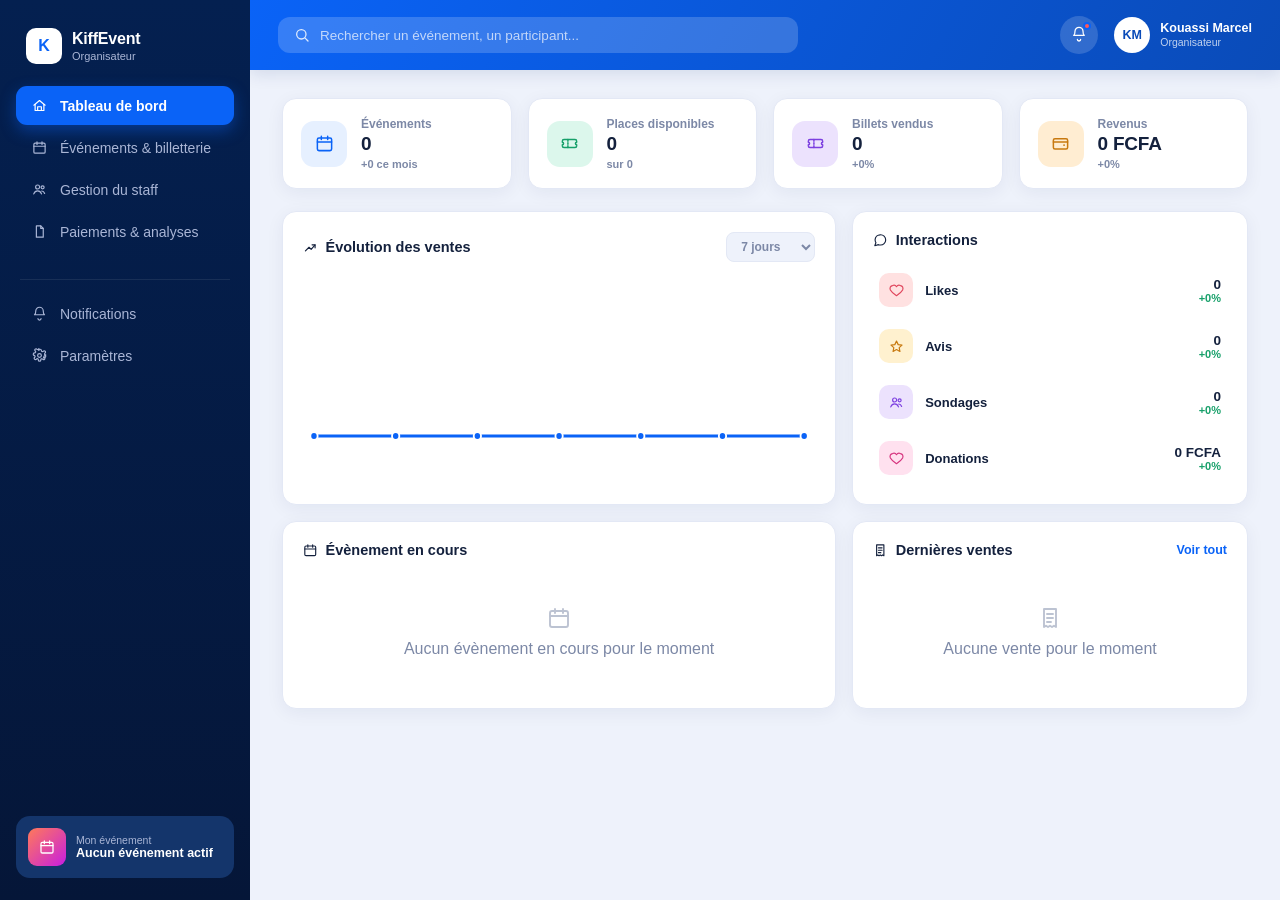
==== commit a5b6148b: "modification du style" ====
--- a/organisateur/index.html
+++ b/organisateur/index.html
@@ -663,22 +663,95 @@
 
   <!-- ===================== MODALS ===================== -->
   <div class="modal-overlay" id="createEventModal">
-    <div class="modal">
+    <div class="modal modal-lg">
       <h3>Créer un événement</h3>
       <div class="sub">Renseignez les informations principales de votre événement.</div>
       <form id="createEventForm">
+
         <div class="form-field">
-          <label>Nom de l'événement</label>
-          <input type="text" placeholder="Ex : Nuit Afro-Jazz" required>
-        </div>
+          <label>Image de l'événement</label>
+          <label class="image-upload" id="eventImageUpload" for="eventImageInput">
+            <input type="file" id="eventImageInput" accept="image/*" hidden>
+            <div class="image-upload-preview" id="eventImagePreview">
+              <svg class="ic-svg" viewBox="0 0 24 24" fill="none" stroke="currentColor" stroke-width="1.7"
+                stroke-linecap="round" stroke-linejoin="round" aria-hidden="true">
+                <rect x="3" y="5" width="18" height="15" rx="2" />
+                <circle cx="9" cy="10.5" r="1.7" />
+                <path d="m5 18 5-5 3.5 3.5L18 12l2 2" />
+              </svg>
+              <span>Cliquez pour ajouter une image</span>
+            </div>
+          </label>
+        </div>
+
+        <div class="form-grid-2">
+          <div class="form-field">
+            <label>Nom de l'événement</label>
+            <input type="text" placeholder="Ex : Nuit Afro-Jazz" required>
+          </div>
+          <div class="form-field">
+            <label>Type d'événement</label>
+            <select required>
+              <option value="">Choisir un type...</option>
+              <option>Concert</option>
+              <option>Conférence</option>
+              <option>Gala</option>
+              <option>Séminaire</option>
+              <option>Culte / Événement religieux</option>
+              <option>Mariage</option>
+              <option>Anniversaire</option>
+              <option>Sportif</option>
+              <option>Networking / Corporate</option>
+              <option>Autre</option>
+            </select>
+          </div>
+        </div>
+
         <div class="form-field">
-          <label>Lieu</label>
-          <input type="text" placeholder="Ex : Palais de la Culture, Abidjan" required>
-        </div>
+          <label>Description</label>
+          <textarea rows="3" placeholder="Décrivez votre événement..."></textarea>
+        </div>
+
+        <div class="form-grid-2">
+          <div class="form-field">
+            <label>Date</label>
+            <input type="date" required>
+          </div>
+          <div class="form-field">
+            <label>Lieu</label>
+            <input type="text" placeholder="Ex : Palais de la Culture, Abidjan" required>
+          </div>
+        </div>
+
+        <div class="form-grid-2">
+          <div class="form-field">
+            <label>Email de contact</label>
+            <input type="email" placeholder="contact@exemple.com" required>
+          </div>
+          <div class="form-field">
+            <label>Numéro de téléphone</label>
+            <input type="tel" placeholder="07 00 00 00 00" required>
+          </div>
+        </div>
+
         <div class="form-field">
-          <label>Date</label>
-          <input type="date" required>
-        </div>
+          <label>Nombre de places total</label>
+          <input type="number" min="1" placeholder="Ex : 500" required>
+        </div>
+
+        <div class="form-field">
+          <label>Catégories &amp; prix des billets</label>
+          <div class="category-suggestions" id="categorySuggestions">
+            <button type="button" class="chip" data-cat="Standard">+ Standard</button>
+            <button type="button" class="chip" data-cat="VIP">+ VIP</button>
+            <button type="button" class="chip" data-cat="VVIP">+ VVIP</button>
+            <button type="button" class="chip" data-cat="Carré Or">+ Carré Or</button>
+            <button type="button" class="chip" data-cat="Étudiant">+ Étudiant</button>
+          </div>
+          <div class="category-list" id="categoryList"></div>
+          <button type="button" class="btn btn-outline btn-sm" id="addCustomCategoryBtn">+ Catégorie personnalisée</button>
+        </div>
+
         <div class="modal-actions">
           <button type="button" class="btn" data-close-modal>Annuler</button>
           <button type="submit" class="btn btn-primary">Créer l'événement</button>
@@ -692,10 +765,53 @@
       <h3>Ajouter un membre</h3>
       <div class="sub">Invitez un nouveau membre à rejoindre votre équipe.</div>
       <form id="addStaffForm">
+
         <div class="form-field">
-          <label>Nom complet</label>
-          <input type="text" placeholder="Ex : Aya N'Guessan" required>
-        </div>
+          <label>Photo</label>
+          <label class="image-upload image-upload-round" id="staffImageUpload" for="staffImageInput">
+            <input type="file" id="staffImageInput" accept="image/*" hidden>
+            <div class="image-upload-preview" id="staffImagePreview">
+              <svg class="ic-svg" viewBox="0 0 24 24" fill="none" stroke="currentColor" stroke-width="1.7"
+                stroke-linecap="round" stroke-linejoin="round" aria-hidden="true">
+                <circle cx="12" cy="8.5" r="3.4" />
+                <path d="M5 20c1.4-3.6 4-5.4 7-5.4s5.6 1.8 7 5.4" />
+              </svg>
+              <span>Ajouter</span>
+            </div>
+          </label>
+        </div>
+
+        <div class="form-grid-2">
+          <div class="form-field">
+            <label>Nom</label>
+            <input type="text" placeholder="Ex : N'Guessan" required>
+          </div>
+          <div class="form-field">
+            <label>Prénom</label>
+            <input type="text" placeholder="Ex : Aya" required>
+          </div>
+        </div>
+
+        <div class="form-grid-2">
+          <div class="form-field">
+            <label>Numéro de téléphone</label>
+            <input type="tel" placeholder="07 00 00 00 00" required>
+          </div>
+          <div class="form-field">
+            <label>Sexe</label>
+            <select required>
+              <option value="">Choisir...</option>
+              <option>Homme</option>
+              <option>Femme</option>
+            </select>
+          </div>
+        </div>
+
+        <div class="form-field">
+          <label>Email</label>
+          <input type="email" placeholder="exemple@mail.com" required>
+        </div>
+
         <div class="form-field">
           <label>Rôle</label>
           <select required>
@@ -707,10 +823,7 @@
             <option>Technique</option>
           </select>
         </div>
-        <div class="form-field">
-          <label>Téléphone</label>
-          <input type="tel" placeholder="07 00 00 00 00" required>
-        </div>
+
         <div class="modal-actions">
           <button type="button" class="btn" data-close-modal>Annuler</button>
           <button type="submit" class="btn btn-primary">Ajouter</button>
--- a/organisateur/css/style.css
+++ b/organisateur/css/style.css
@@ -1154,6 +1154,174 @@
   padding: 26px;
   box-shadow: var(--shadow-pop);
   animation: popIn .18s ease;
+  max-height: 90vh;
+  overflow-y: auto;
+}
+
+.modal-lg {
+  max-width: 600px;
+}
+
+.form-grid-2 {
+  display: grid;
+  grid-template-columns: 1fr 1fr;
+  gap: 0 12px;
+}
+
+@media (max-width: 560px) {
+  .form-grid-2 {
+    grid-template-columns: 1fr;
+  }
+}
+
+.form-field textarea {
+  width: 100%;
+  padding: 10px 13px;
+  border: 1px solid var(--border);
+  border-radius: 10px;
+  font-size: 13.5px;
+  outline: none;
+  background: #fbfbfe;
+  font-family: inherit;
+  resize: vertical;
+}
+
+.form-field textarea:focus {
+  border-color: var(--blue);
+  box-shadow: 0 0 0 3px var(--blue-light);
+}
+
+.btn-sm {
+  padding: 7px 12px;
+  font-size: 12.5px;
+}
+
+/* ---- Image upload ---- */
+.image-upload {
+  display: block;
+  cursor: pointer;
+}
+
+.image-upload-preview {
+  display: flex;
+  flex-direction: column;
+  align-items: center;
+  justify-content: center;
+  gap: 6px;
+  border: 1.5px dashed var(--border);
+  border-radius: var(--radius-md);
+  background: #fbfbfe;
+  color: var(--text-muted);
+  font-size: 12.5px;
+  font-weight: 600;
+  height: 120px;
+  overflow: hidden;
+  text-align: center;
+  padding: 8px;
+  transition: border-color .15s ease;
+}
+
+.image-upload:hover .image-upload-preview {
+  border-color: var(--blue);
+  color: var(--blue);
+}
+
+.image-upload-preview img {
+  width: 100%;
+  height: 100%;
+  object-fit: cover;
+}
+
+.image-upload-round .image-upload-preview {
+  height: 88px;
+  width: 88px;
+  border-radius: 50%;
+  margin: 0 auto;
+}
+
+/* ---- Catégories de billets (création évènement) ---- */
+.category-suggestions {
+  display: flex;
+  flex-wrap: wrap;
+  gap: 8px;
+  margin-bottom: 10px;
+}
+
+.chip {
+  border: 1px solid var(--border);
+  background: #fbfbfe;
+  color: var(--blue-dark);
+  border-radius: 999px;
+  padding: 6px 12px;
+  font-size: 12px;
+  font-weight: 700;
+  cursor: pointer;
+  transition: all .15s ease;
+}
+
+.chip:hover {
+  border-color: var(--blue);
+  background: var(--blue-light);
+}
+
+.chip.chip-disabled {
+  opacity: .4;
+  cursor: not-allowed;
+  pointer-events: none;
+}
+
+.category-list {
+  display: flex;
+  flex-direction: column;
+  gap: 8px;
+  margin-bottom: 10px;
+}
+
+.category-row {
+  display: grid;
+  grid-template-columns: 1.3fr 1fr 1fr auto;
+  gap: 8px;
+  align-items: center;
+  background: #fbfbfe;
+  border: 1px solid var(--border);
+  border-radius: 10px;
+  padding: 8px;
+}
+
+.category-row input {
+  width: 100%;
+  padding: 8px 10px;
+  border: 1px solid var(--border);
+  border-radius: 8px;
+  font-size: 12.5px;
+  outline: none;
+  background: #fff;
+}
+
+.category-row input:focus {
+  border-color: var(--blue);
+  box-shadow: 0 0 0 3px var(--blue-light);
+}
+
+.category-row-remove {
+  border: none;
+  background: none;
+  color: var(--text-muted);
+  cursor: pointer;
+  font-size: 16px;
+  line-height: 1;
+  padding: 4px 6px;
+}
+
+.category-row-remove:hover {
+  color: #e0455c;
+}
+
+@media (max-width: 560px) {
+  .category-row {
+    grid-template-columns: 1fr 1fr;
+    grid-template-areas: "name name" "price places" "remove remove";
+  }
 }
 
 @keyframes popIn {
